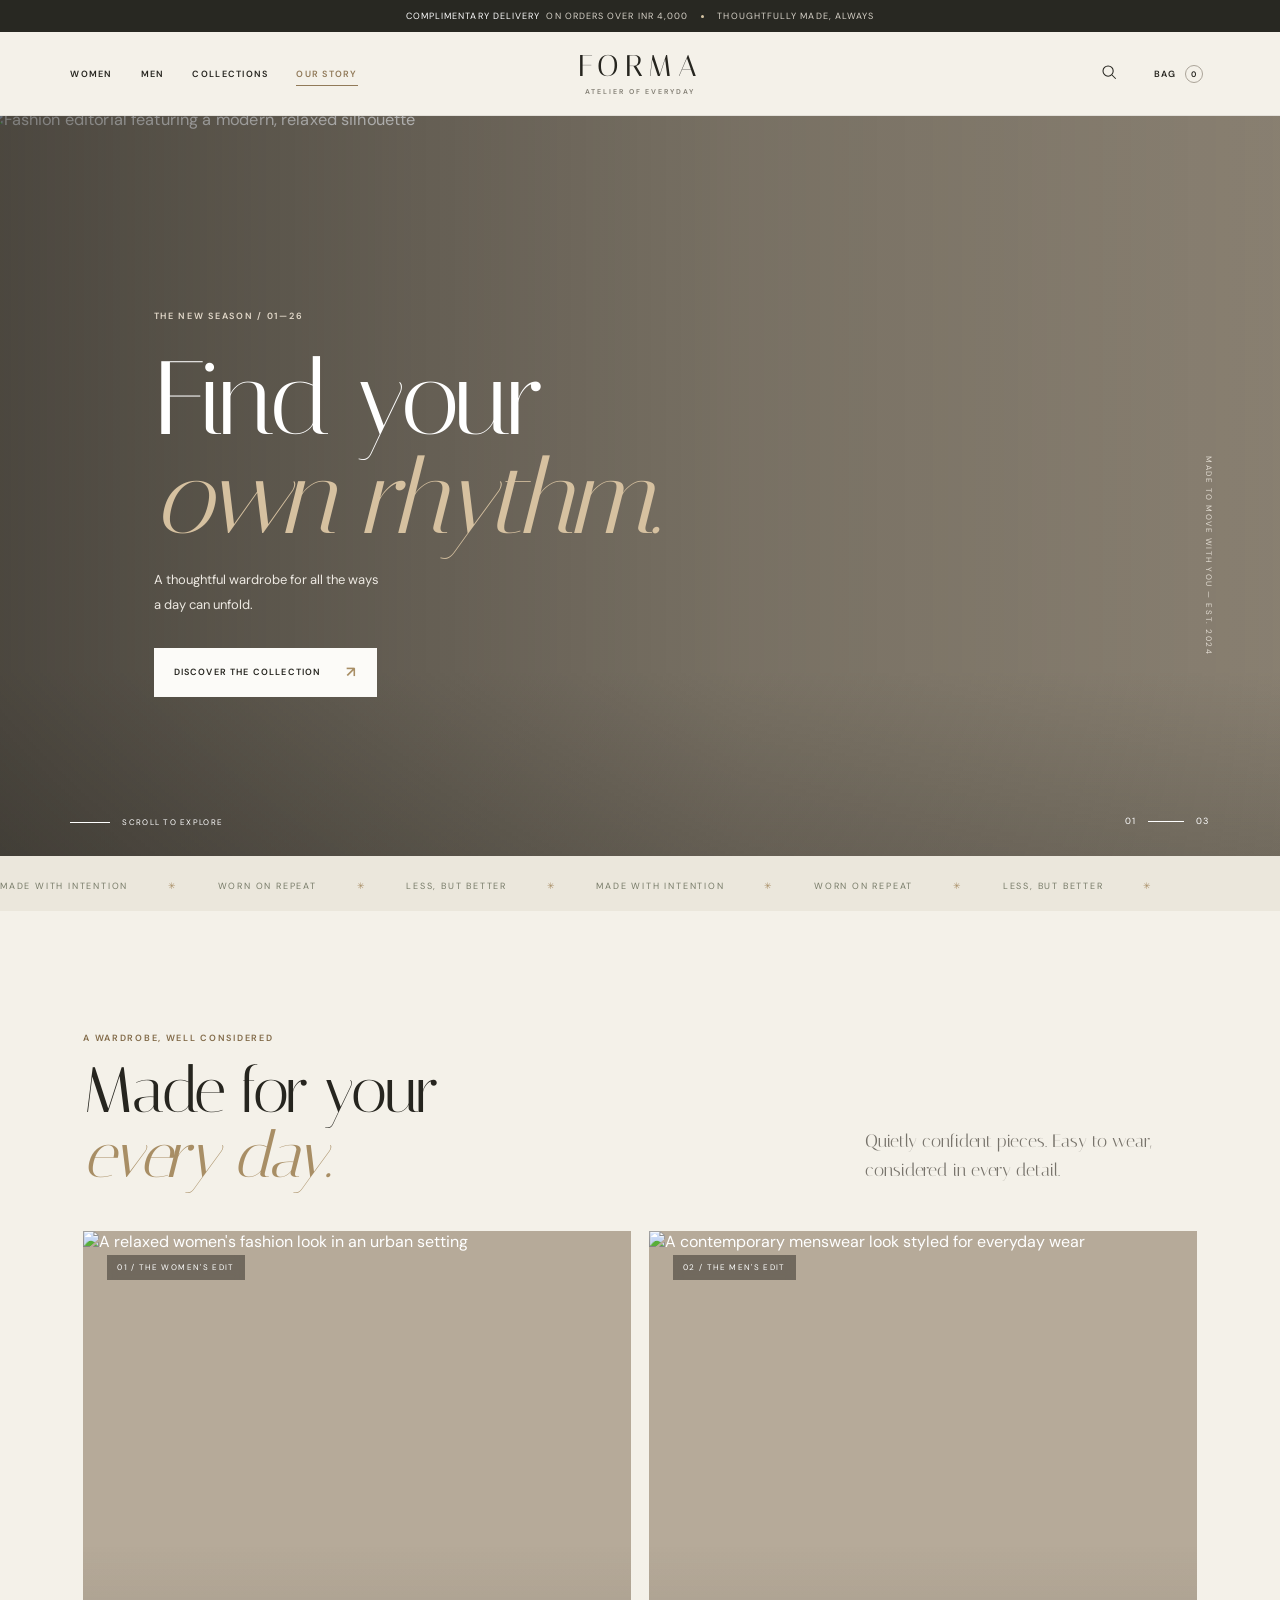
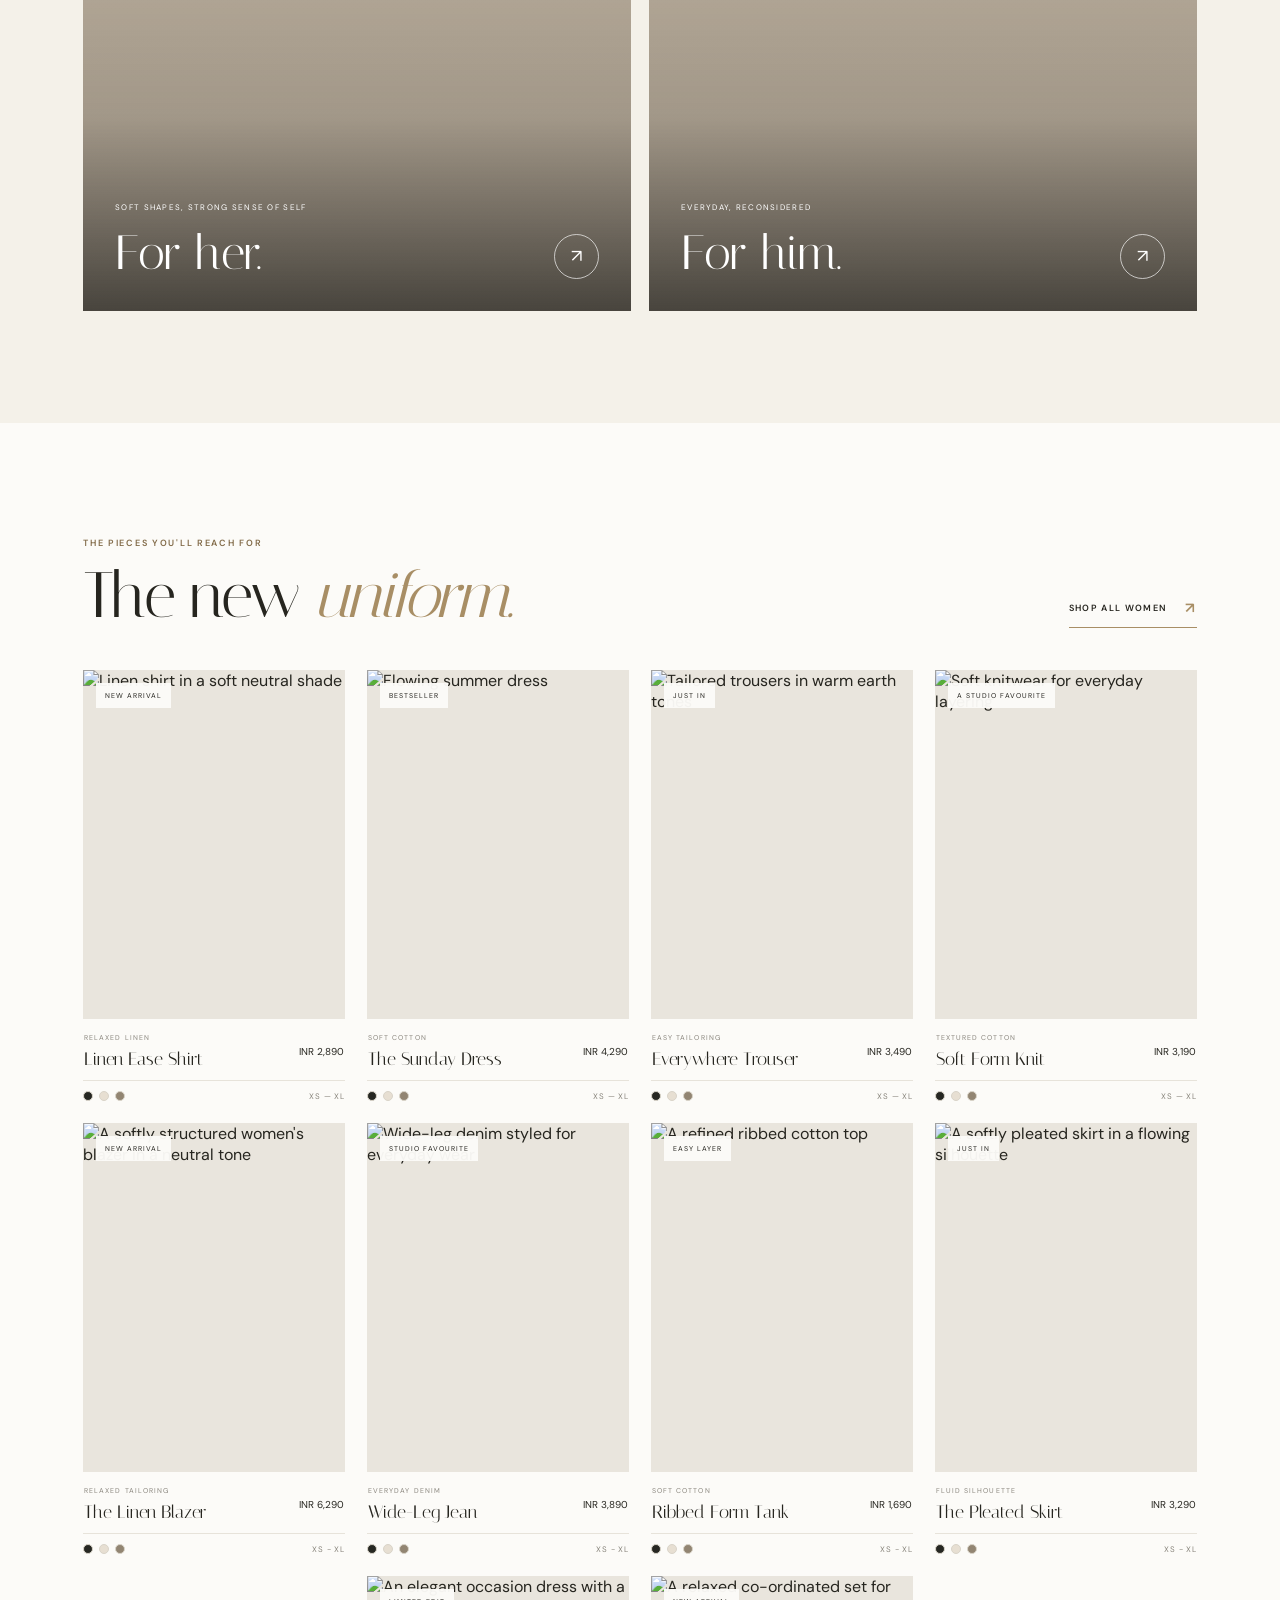
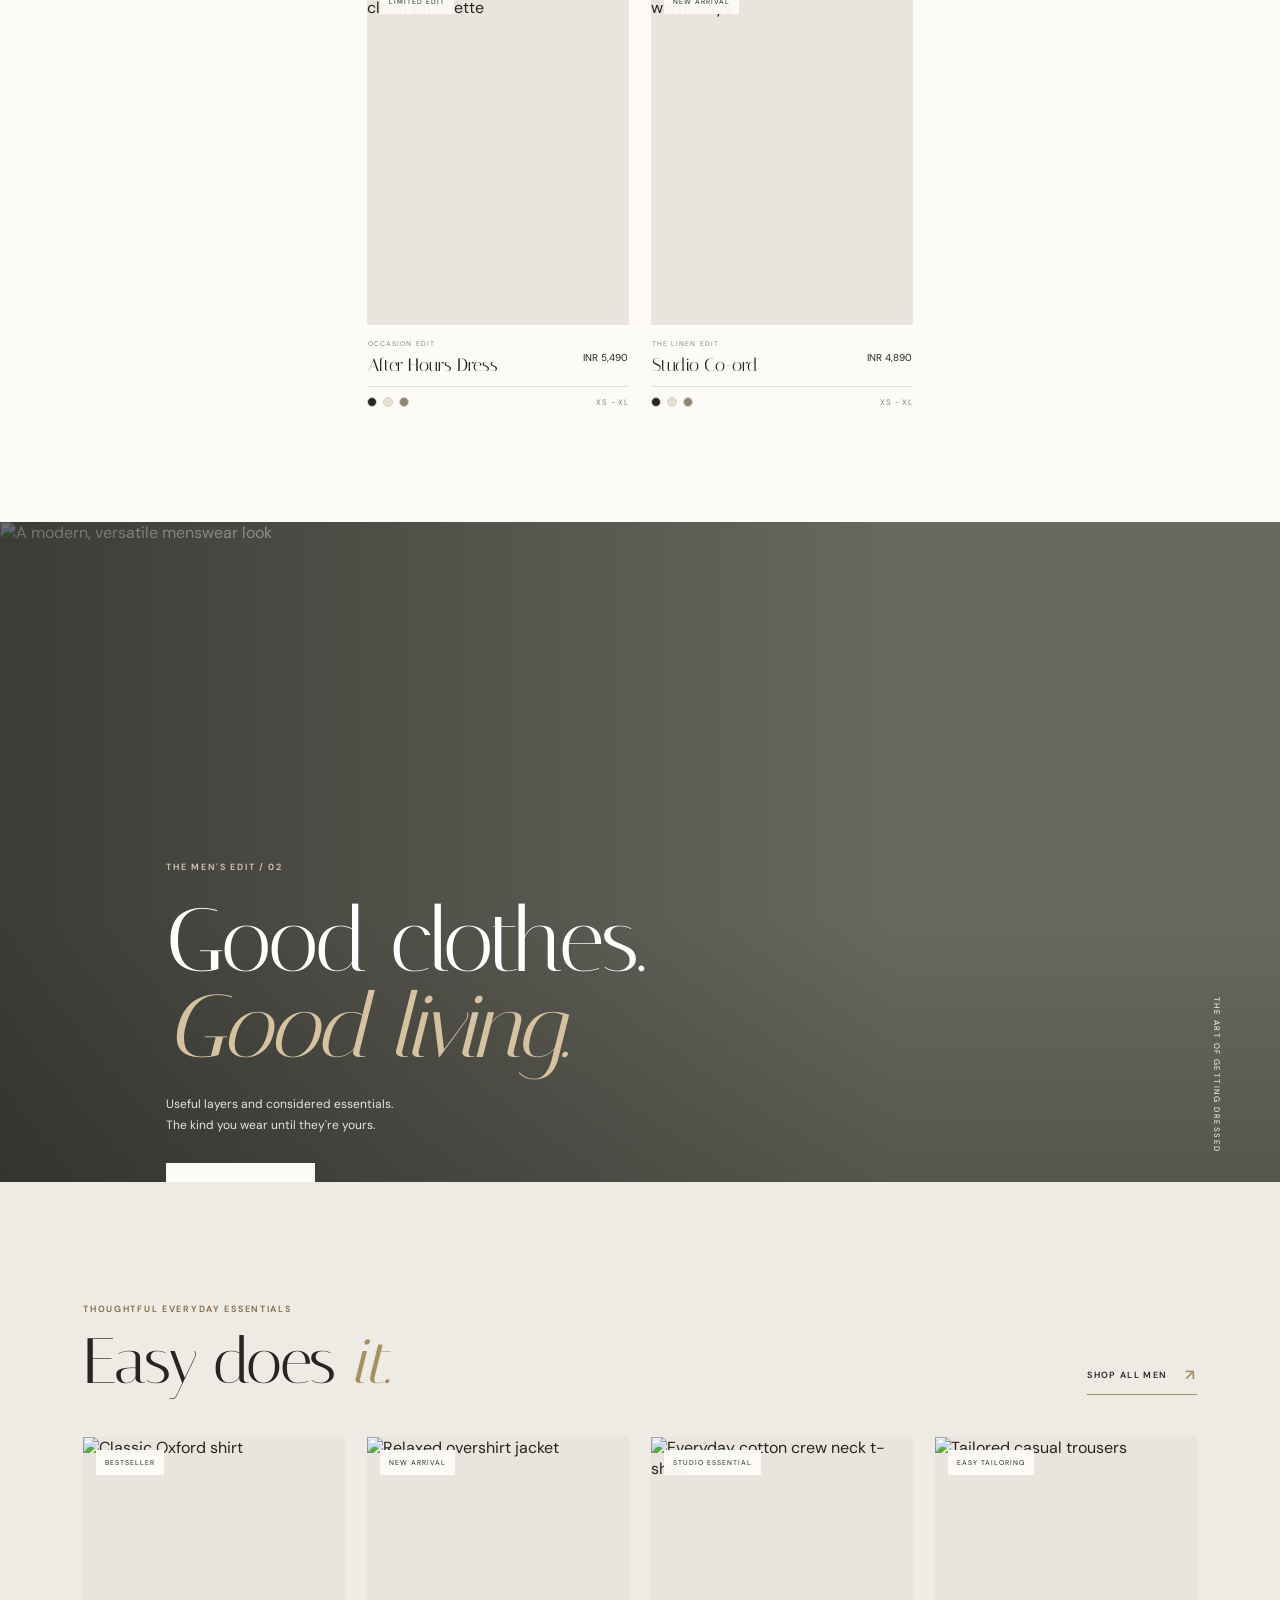
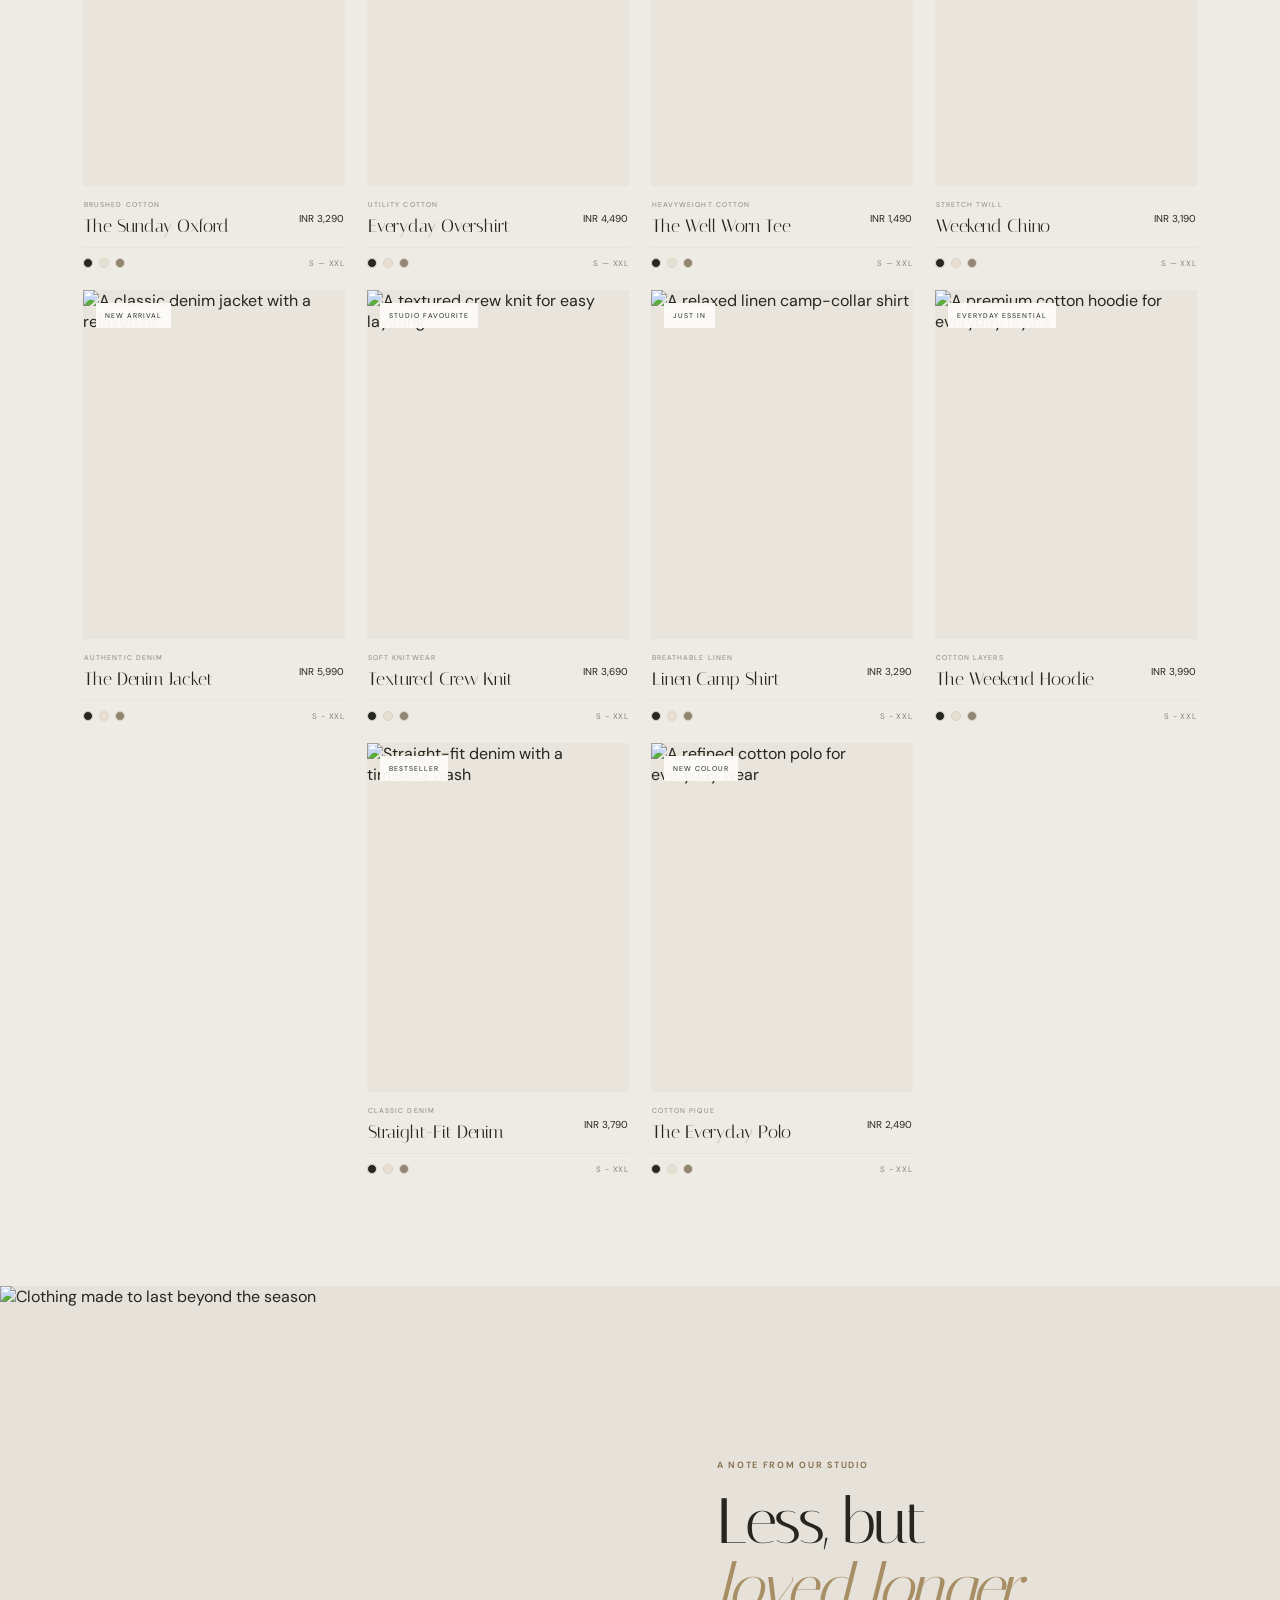
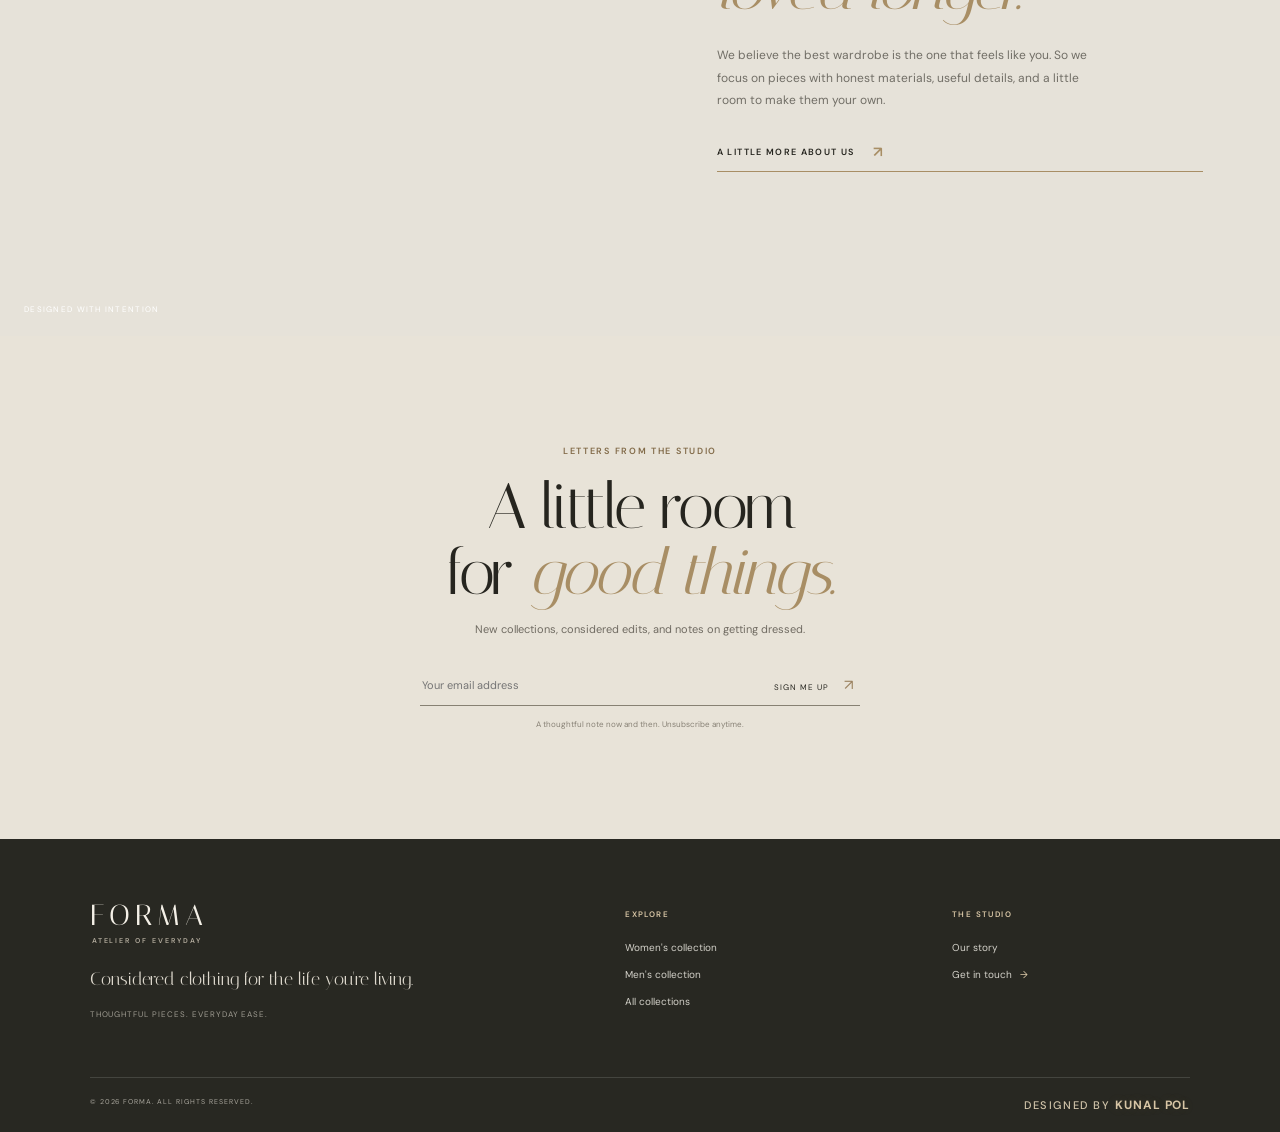
==== index.html @ 8712f710 "Refactor code structure for improved readability and maintainability" ====
<!doctype html>
<html lang="en">
<head>
  <meta charset="UTF-8" />
  <meta name="viewport" content="width=device-width, initial-scale=1.0" />
  <meta name="theme-color" content="#f5f2eb" />
  <meta name="description" content="Discover considered clothing for men and women. Modern essentials, thoughtful layers, and pieces made to be worn on repeat." />
  <title>FORMA — A considered wardrobe</title>
  <link rel="preconnect" href="https://fonts.googleapis.com" />
  <link rel="preconnect" href="https://fonts.gstatic.com" crossorigin />
  <link href="https://fonts.googleapis.com/css2?family=DM+Sans:wght@400;500;600;700&family=Italiana&display=swap" rel="stylesheet" />
  <link rel="preload" as="image" href="https://images.unsplash.com/photo-1529139574466-a303027c1d8b?auto=format&fit=crop&w=2400&q=90&crop=faces" />
  <link rel="stylesheet" href="style.css" />
  <script src="script.js" defer></script>
</head>
<body>
  <div class="announcement"><span>Complimentary delivery</span> on orders over INR 4,000 <i></i> Thoughtfully made, always</div>
  <header class="site-header" id="top">
    <button class="icon-button menu-toggle" aria-label="Open menu" aria-expanded="false" aria-controls="main-nav"><span></span><span></span></button>
    <nav class="main-nav" id="main-nav" aria-label="Main navigation">
      <a href="#women">WOMEN</a><a href="#men">MEN</a><a href="#collection">COLLECTIONS</a><a href="#story">OUR STORY</a>
    </nav>
    <a class="brand" href="#top" aria-label="Forma home">FORMA<span>ATELIER OF EVERYDAY</span></a>
    <div class="header-actions"><button class="icon-button search-toggle" aria-label="Search collection"><svg viewBox="0 0 24 24"><circle cx="10.8" cy="10.8" r="6.8"/><path d="m16 16 5 5"/></svg></button><button class="icon-button bag-toggle" aria-label="Open shopping bag">BAG <span class="bag-count">0</span></button></div>
  </header>
  <main>
    <section class="hero" aria-label="New season collection">
      <img class="hero-image" src="https://images.unsplash.com/photo-1529139574466-a303027c1d8b?auto=format&fit=crop&w=2400&q=90&crop=faces" alt="Fashion editorial featuring a modern, relaxed silhouette" fetchpriority="high" />
      <div class="hero-shade"></div>
      <div class="hero-content">
        <p class="eyebrow hero-eyebrow">THE NEW SEASON / 01—26</p>
        <h1>Find your<br/><em>own rhythm.</em></h1>
        <p class="hero-copy">A thoughtful wardrobe for all the ways<br class="desktop-only"/> a day can unfold.</p>
        <a class="button button-light" href="#collection">DISCOVER THE COLLECTION <span>↗</span></a>
      </div>
      <p class="hero-side-note">MADE TO MOVE WITH YOU — EST. 2024</p>
      <a class="hero-scroll" href="#collection"><span></span> SCROLL TO EXPLORE</a>
      <div class="hero-counter">01 <span></span> 03</div>
    </section>
    <div class="brand-ribbon" aria-label="Made with intention, worn on repeat"><div class="ribbon-track"><span>MADE WITH INTENTION <i>✳</i> WORN ON REPEAT <i>✳</i> LESS, BUT BETTER <i>✳</i> MADE WITH INTENTION <i>✳</i> WORN ON REPEAT <i>✳</i> LESS, BUT BETTER <i>✳</i></span></div></div>

    <section class="section category-section" id="collection">
      <div class="section-head reveal"><div><p class="eyebrow">A WARDROBE, WELL CONSIDERED</p><h2>Made for your<br/><em>every day.</em></h2></div><p class="section-note">Quietly confident pieces. Easy to wear,<br/> considered in every detail.</p></div>
      <div class="category-grid">
        <a class="category-card women-card reveal" href="#women"><img src="https://images.unsplash.com/photo-1483985988355-763728e1935b?auto=format&fit=crop&w=1600&q=88&crop=faces" alt="A relaxed women's fashion look in an urban setting" loading="lazy"/><span class="category-index">01 / THE WOMEN'S EDIT</span><div class="category-copy"><p>SOFT SHAPES, STRONG SENSE OF SELF</p><h3>For her.</h3><span class="round-arrow">↗</span></div></a>
        <a class="category-card men-card reveal" href="#men"><img src="https://images.unsplash.com/photo-1523398002811-999ca8dec234?auto=format&fit=crop&w=1600&q=88&crop=faces" alt="A contemporary menswear look styled for everyday wear" loading="lazy"/><span class="category-index">02 / THE MEN'S EDIT</span><div class="category-copy"><p>EVERYDAY, RECONSIDERED</p><h3>For him.</h3><span class="round-arrow">↗</span></div></a>
      </div>
    </section>

    <section class="section products-section" id="women">
      <div class="section-head reveal"><div><p class="eyebrow">THE PIECES YOU'LL REACH FOR</p><h2>The new <em>uniform.</em></h2></div><a href="#women" class="under-link">SHOP ALL WOMEN <span>↗</span></a></div>
      <div class="product-grid">
        <article class="product-card reveal" data-product="Linen Ease Shirt" data-price="2890"><div class="product-photo" role="group" aria-label="Linen Ease Shirt"><img src="https://images.unsplash.com/photo-1598554747436-c9293d6a588f?auto=format&fit=crop&w=900&q=85" alt="Linen shirt in a soft neutral shade" loading="lazy"/><span class="badge">NEW ARRIVAL</span><button class="quick-add" type="button">QUICK ADD <span>+</span></button></div><div class="product-meta"><div><p>RELAXED LINEN</p><h3>Linen Ease Shirt</h3></div><span>INR 2,890</span></div><div class="product-foot"><span class="swatches"><i></i><i></i><i></i></span><span>XS — XL</span></div></article>
        <article class="product-card reveal" data-product="The Sunday Dress" data-price="4290"><div class="product-photo" role="group" aria-label="The Sunday Dress"><img src="https://images.unsplash.com/photo-1539008835657-9e8e9680c956?auto=format&fit=crop&w=900&q=85" alt="Flowing summer dress" loading="lazy"/><span class="badge">BESTSELLER</span><button class="quick-add" type="button">QUICK ADD <span>+</span></button></div><div class="product-meta"><div><p>SOFT COTTON</p><h3>The Sunday Dress</h3></div><span>INR 4,290</span></div><div class="product-foot"><span class="swatches"><i></i><i></i><i></i></span><span>XS — XL</span></div></article>
        <article class="product-card reveal" data-product="Everywhere Trouser" data-price="3490"><div class="product-photo" role="group" aria-label="Everywhere Trouser"><img src="https://images.unsplash.com/photo-1594633312681-425c7b97ccd1?auto=format&fit=crop&w=900&q=85" alt="Tailored trousers in warm earth tones" loading="lazy"/><span class="badge">JUST IN</span><button class="quick-add" type="button">QUICK ADD <span>+</span></button></div><div class="product-meta"><div><p>EASY TAILORING</p><h3>Everywhere Trouser</h3></div><span>INR 3,490</span></div><div class="product-foot"><span class="swatches"><i></i><i></i><i></i></span><span>XS — XL</span></div></article>
        <article class="product-card reveal" data-product="Soft Form Knit" data-price="3190"><div class="product-photo" role="group" aria-label="Soft Form Knit"><img src="https://images.unsplash.com/photo-1576566588028-4147f3842f27?auto=format&fit=crop&w=900&q=85" alt="Soft knitwear for everyday layering" loading="lazy"/><span class="badge">A STUDIO FAVOURITE</span><button class="quick-add" type="button">QUICK ADD <span>+</span></button></div><div class="product-meta"><div><p>TEXTURED COTTON</p><h3>Soft Form Knit</h3></div><span>INR 3,190</span></div><div class="product-foot"><span class="swatches"><i></i><i></i><i></i></span><span>XS — XL</span></div></article>
      
        <article class="product-card reveal" data-product="The Linen Blazer" data-price="6290"><div class="product-photo" role="group" aria-label="The Linen Blazer"><img src="https://images.unsplash.com/photo-1548624149-f0a5f87a21fa?auto=format&fit=crop&w=900&q=85" alt="A softly structured women's blazer in a neutral tone" loading="lazy"/><span class="badge">NEW ARRIVAL</span><button class="quick-add" type="button">QUICK ADD <span>+</span></button></div><div class="product-meta"><div><p>RELAXED TAILORING</p><h3>The Linen Blazer</h3></div><span>INR 6,290</span></div><div class="product-foot"><span class="swatches"><i></i><i></i><i></i></span><span>XS - XL</span></div></article>
        <article class="product-card reveal" data-product="Wide-Leg Jean" data-price="3890"><div class="product-photo" role="group" aria-label="Wide-Leg Jean"><img src="https://images.unsplash.com/photo-1541099649105-f69ad21f3246?auto=format&fit=crop&w=900&q=85" alt="Wide-leg denim styled for everyday wear" loading="lazy"/><span class="badge">STUDIO FAVOURITE</span><button class="quick-add" type="button">QUICK ADD <span>+</span></button></div><div class="product-meta"><div><p>EVERYDAY DENIM</p><h3>Wide-Leg Jean</h3></div><span>INR 3,890</span></div><div class="product-foot"><span class="swatches"><i></i><i></i><i></i></span><span>XS - XL</span></div></article>
        <article class="product-card reveal" data-product="Ribbed Form Tank" data-price="1690"><div class="product-photo" role="group" aria-label="Ribbed Form Tank"><img src="https://images.unsplash.com/photo-1551163943-3f6a855d1153?auto=format&fit=crop&w=900&q=85" alt="A refined ribbed cotton top" loading="lazy"/><span class="badge">EASY LAYER</span><button class="quick-add" type="button">QUICK ADD <span>+</span></button></div><div class="product-meta"><div><p>SOFT COTTON</p><h3>Ribbed Form Tank</h3></div><span>INR 1,690</span></div><div class="product-foot"><span class="swatches"><i></i><i></i><i></i></span><span>XS - XL</span></div></article>
        <article class="product-card reveal" data-product="The Pleated Skirt" data-price="3290"><div class="product-photo" role="group" aria-label="The Pleated Skirt"><img src="https://images.unsplash.com/photo-1583496661160-fb5886a0aaaa?auto=format&fit=crop&w=900&q=85" alt="A softly pleated skirt in a flowing silhouette" loading="lazy"/><span class="badge">JUST IN</span><button class="quick-add" type="button">QUICK ADD <span>+</span></button></div><div class="product-meta"><div><p>FLUID SILHOUETTE</p><h3>The Pleated Skirt</h3></div><span>INR 3,290</span></div><div class="product-foot"><span class="swatches"><i></i><i></i><i></i></span><span>XS - XL</span></div></article>
        <article class="product-card reveal" data-product="After Hours Dress" data-price="5490"><div class="product-photo" role="group" aria-label="After Hours Dress"><img src="https://images.unsplash.com/photo-1566174053879-31528523f8ae?auto=format&fit=crop&w=900&q=85" alt="An elegant occasion dress with a clean silhouette" loading="lazy"/><span class="badge">LIMITED EDIT</span><button class="quick-add" type="button">QUICK ADD <span>+</span></button></div><div class="product-meta"><div><p>OCCASION EDIT</p><h3>After Hours Dress</h3></div><span>INR 5,490</span></div><div class="product-foot"><span class="swatches"><i></i><i></i><i></i></span><span>XS - XL</span></div></article>
        <article class="product-card reveal" data-product="Studio Co-ord" data-price="4890"><div class="product-photo" role="group" aria-label="Studio Co-ord"><img src="https://images.unsplash.com/photo-1503341504253-dff4815485f1?auto=format&fit=crop&w=900&q=85" alt="A relaxed co-ordinated set for warm days" loading="lazy"/><span class="badge">NEW ARRIVAL</span><button class="quick-add" type="button">QUICK ADD <span>+</span></button></div><div class="product-meta"><div><p>THE LINEN EDIT</p><h3>Studio Co-ord</h3></div><span>INR 4,890</span></div><div class="product-foot"><span class="swatches"><i></i><i></i><i></i></span><span>XS - XL</span></div></article>
      </div>
    </section>

    <section class="campaign" id="men"><img src="https://images.unsplash.com/photo-1591047139829-d91aecb6caea?auto=format&fit=crop&w=2000&q=85" alt="A modern, versatile menswear look" loading="lazy"/><div class="campaign-shade"></div><div class="campaign-content reveal"><p class="eyebrow">THE MEN'S EDIT / 02</p><h2>Good clothes.<br/><em>Good living.</em></h2><p>Useful layers and considered essentials.<br/>The kind you wear until they're yours.</p><a class="button button-light" href="#men-products">EXPLORE MEN <span>↗</span></a></div><span class="campaign-label">THE ART OF GETTING DRESSED</span></section>

    <section class="section men-products" id="men-products"><div class="section-head reveal"><div><p class="eyebrow">THOUGHTFUL EVERYDAY ESSENTIALS</p><h2>Easy does <em>it.</em></h2></div><a href="#men-products" class="under-link">SHOP ALL MEN <span>↗</span></a></div><div class="product-grid">
      <article class="product-card reveal" data-product="The Sunday Oxford" data-price="3290"><div class="product-photo" role="group" aria-label="The Sunday Oxford"><img src="https://images.unsplash.com/photo-1596755094514-f87e34085b2c?auto=format&fit=crop&w=900&q=85" alt="Classic Oxford shirt" loading="lazy"/><span class="badge">BESTSELLER</span><button class="quick-add" type="button">QUICK ADD <span>+</span></button></div><div class="product-meta"><div><p>BRUSHED COTTON</p><h3>The Sunday Oxford</h3></div><span>INR 3,290</span></div><div class="product-foot"><span class="swatches"><i></i><i></i><i></i></span><span>S — XXL</span></div></article>
      <article class="product-card reveal" data-product="Everyday Overshirt" data-price="4490"><div class="product-photo" role="group" aria-label="Everyday Overshirt"><img src="https://images.unsplash.com/photo-1551028719-00167b16eac5?auto=format&fit=crop&w=900&q=85" alt="Relaxed overshirt jacket" loading="lazy"/><span class="badge">NEW ARRIVAL</span><button class="quick-add" type="button">QUICK ADD <span>+</span></button></div><div class="product-meta"><div><p>UTILITY COTTON</p><h3>Everyday Overshirt</h3></div><span>INR 4,490</span></div><div class="product-foot"><span class="swatches"><i></i><i></i><i></i></span><span>S — XXL</span></div></article>
      <article class="product-card reveal" data-product="The Well Worn Tee" data-price="1490"><div class="product-photo" role="group" aria-label="The Well Worn Tee"><img src="https://images.unsplash.com/photo-1521572163474-6864f9cf17ab?auto=format&fit=crop&w=900&q=85" alt="Everyday cotton crew neck t-shirt" loading="lazy"/><span class="badge">STUDIO ESSENTIAL</span><button class="quick-add" type="button">QUICK ADD <span>+</span></button></div><div class="product-meta"><div><p>HEAVYWEIGHT COTTON</p><h3>The Well Worn Tee</h3></div><span>INR 1,490</span></div><div class="product-foot"><span class="swatches"><i></i><i></i><i></i></span><span>S — XXL</span></div></article>
      <article class="product-card reveal" data-product="Weekend Chino" data-price="3190"><div class="product-photo" role="group" aria-label="Weekend Chino"><img src="https://images.unsplash.com/photo-1624378439575-d8705ad7ae80?auto=format&fit=crop&w=900&q=85" alt="Tailored casual trousers" loading="lazy"/><span class="badge">EASY TAILORING</span><button class="quick-add" type="button">QUICK ADD <span>+</span></button></div><div class="product-meta"><div><p>STRETCH TWILL</p><h3>Weekend Chino</h3></div><span>INR 3,190</span></div><div class="product-foot"><span class="swatches"><i></i><i></i><i></i></span><span>S — XXL</span></div></article>
    
        <article class="product-card reveal" data-product="The Denim Jacket" data-price="5990"><div class="product-photo" role="group" aria-label="The Denim Jacket"><img src="https://images.unsplash.com/photo-1516257984-b1b4d707412e?auto=format&fit=crop&w=900&q=85" alt="A classic denim jacket with a relaxed fit" loading="lazy"/><span class="badge">NEW ARRIVAL</span><button class="quick-add" type="button">QUICK ADD <span>+</span></button></div><div class="product-meta"><div><p>AUTHENTIC DENIM</p><h3>The Denim Jacket</h3></div><span>INR 5,990</span></div><div class="product-foot"><span class="swatches"><i></i><i></i><i></i></span><span>S - XXL</span></div></article>
        <article class="product-card reveal" data-product="Textured Crew Knit" data-price="3690"><div class="product-photo" role="group" aria-label="Textured Crew Knit"><img src="https://images.unsplash.com/photo-1578681994506-b8f463449011?auto=format&fit=crop&w=900&q=85" alt="A textured crew knit for easy layering" loading="lazy"/><span class="badge">STUDIO FAVOURITE</span><button class="quick-add" type="button">QUICK ADD <span>+</span></button></div><div class="product-meta"><div><p>SOFT KNITWEAR</p><h3>Textured Crew Knit</h3></div><span>INR 3,690</span></div><div class="product-foot"><span class="swatches"><i></i><i></i><i></i></span><span>S - XXL</span></div></article>
        <article class="product-card reveal" data-product="Linen Camp Shirt" data-price="3290"><div class="product-photo" role="group" aria-label="Linen Camp Shirt"><img src="https://images.unsplash.com/photo-1598033129183-c4f50c736f10?auto=format&fit=crop&w=900&q=85" alt="A relaxed linen camp-collar shirt" loading="lazy"/><span class="badge">JUST IN</span><button class="quick-add" type="button">QUICK ADD <span>+</span></button></div><div class="product-meta"><div><p>BREATHABLE LINEN</p><h3>Linen Camp Shirt</h3></div><span>INR 3,290</span></div><div class="product-foot"><span class="swatches"><i></i><i></i><i></i></span><span>S - XXL</span></div></article>
        <article class="product-card reveal" data-product="The Weekend Hoodie" data-price="3990"><div class="product-photo" role="group" aria-label="The Weekend Hoodie"><img src="https://images.unsplash.com/photo-1556821840-3a63f95609a7?auto=format&fit=crop&w=900&q=85" alt="A premium cotton hoodie for everyday layers" loading="lazy"/><span class="badge">EVERYDAY ESSENTIAL</span><button class="quick-add" type="button">QUICK ADD <span>+</span></button></div><div class="product-meta"><div><p>COTTON LAYERS</p><h3>The Weekend Hoodie</h3></div><span>INR 3,990</span></div><div class="product-foot"><span class="swatches"><i></i><i></i><i></i></span><span>S - XXL</span></div></article>
        <article class="product-card reveal" data-product="Straight-Fit Denim" data-price="3790"><div class="product-photo" role="group" aria-label="Straight-Fit Denim"><img src="https://images.unsplash.com/photo-1542272604-787c3835535d?auto=format&fit=crop&w=900&q=85" alt="Straight-fit denim with a timeless wash" loading="lazy"/><span class="badge">BESTSELLER</span><button class="quick-add" type="button">QUICK ADD <span>+</span></button></div><div class="product-meta"><div><p>CLASSIC DENIM</p><h3>Straight-Fit Denim</h3></div><span>INR 3,790</span></div><div class="product-foot"><span class="swatches"><i></i><i></i><i></i></span><span>S - XXL</span></div></article>
        <article class="product-card reveal" data-product="The Everyday Polo" data-price="2490"><div class="product-photo" role="group" aria-label="The Everyday Polo"><img src="https://images.unsplash.com/photo-1586790170083-2f9ceadc732d?auto=format&fit=crop&w=900&q=85" alt="A refined cotton polo for everyday wear" loading="lazy"/><span class="badge">NEW COLOUR</span><button class="quick-add" type="button">QUICK ADD <span>+</span></button></div><div class="product-meta"><div><p>COTTON PIQUE</p><h3>The Everyday Polo</h3></div><span>INR 2,490</span></div><div class="product-foot"><span class="swatches"><i></i><i></i><i></i></span><span>S - XXL</span></div></article>
      </div></section>

    <section class="story" id="story"><div class="story-image reveal"><img src="https://images.unsplash.com/photo-1525507119028-ed4c629a60a3?auto=format&fit=crop&w=1200&q=85" alt="Clothing made to last beyond the season" loading="lazy"/><span>DESIGNED WITH INTENTION</span></div><div class="story-copy reveal"><p class="eyebrow">A NOTE FROM OUR STUDIO</p><h2>Less, but<br/><em>loved longer.</em></h2><p>We believe the best wardrobe is the one that feels like you. So we focus on pieces with honest materials, useful details, and a little room to make them your own.</p><a href="#collection" class="under-link">A LITTLE MORE ABOUT US <span>↗</span></a></div></section>

    <section class="newsletter"><div class="reveal"><p class="eyebrow">LETTERS FROM THE STUDIO</p><h2>A little room<br/>for <em>good things.</em></h2><p>New collections, considered edits, and notes on getting dressed.</p><form class="newsletter-form"><label class="sr-only" for="email">Email address</label><input id="email" type="email" placeholder="Your email address" required/><button type="submit" aria-label="Subscribe to newsletter">SIGN ME UP <span>↗</span></button></form><small class="form-message">A thoughtful note now and then. Unsubscribe anytime.</small></div></section>
  </main>
  <footer class="site-footer">
    <div class="footer-main">
      <div class="footer-identity"><a class="brand footer-brand" href="#top">FORMA<span>ATELIER OF EVERYDAY</span></a><p class="footer-tagline">Considered clothing for the life you're living.</p><span class="footer-note">Thoughtful pieces. Everyday ease.</span></div>
      <nav class="footer-column" aria-label="Shop collections"><h2>EXPLORE</h2><a href="#women">Women's collection</a><a href="#men">Men's collection</a><a href="#collection">All collections</a></nav>
      <div class="footer-column"><h2>THE STUDIO</h2><a href="#story">Our story</a><a href="mailto:hello@forma.example">Get in touch <span aria-hidden="true">&rarr;</span></a></div>
    </div>
    <div class="footer-bottom"><span>&copy; 2026 FORMA. ALL RIGHTS RESERVED.</span><span>DESIGNED BY <b>KUNAL POL</b></span></div>
  </footer>

  <div class="overlay" hidden></div>
  <aside class="search-panel" aria-label="Search products" aria-hidden="true" inert><button class="panel-close" aria-label="Close search">×</button><p class="eyebrow">FIND YOUR NEXT FAVOURITE</p><label><span class="sr-only">Search products</span><input class="search-input" type="search" placeholder="Try linen, shirt, dress..."/><span>↗</span></label><div class="search-results" aria-live="polite"></div></aside>
  <aside class="bag-panel" aria-label="Shopping bag" aria-hidden="true" inert><button class="panel-close" aria-label="Close bag">×</button><p class="eyebrow">YOUR SELECTION</p><h2>Your bag <span class="bag-count">0</span></h2><div class="bag-items"></div><div class="bag-total"><span>SUBTOTAL</span><strong>INR 0</strong></div><p class="bag-note">Shipping and taxes calculated at checkout.</p><button class="checkout-button" type="button">CONTINUE TO CHECKOUT <span>↗</span></button><p class="checkout-note">Checkout is a preview in this storefront.</p></aside>
  <div class="toast" role="status" aria-live="polite"></div>
</body>
</html>
---- style.css ----
:root {
  --paper: #f4f1e9;
  --white: #fcfbf8;
  --ink: #26251f;
  --muted: #746f66;
  --line: #e2ddd3;
  --olive: #777b68;
  --accent: #a88e65;
  --accent-strong: #826b49;
  --accent-soft: #d7c5a5;
  --night: #282822;
  --serif: 'Italiana',Georgia,serif;
  --sans: 'DM Sans',Arial,sans-serif;
}

* {
  box-sizing: border-box;
}

html {
  scroll-behavior: smooth;
  scroll-padding-top: 90px;
}

body {
  margin: 0;
  background: var(--paper);
  color: var(--ink);
  font-family: var(--sans);
  -webkit-font-smoothing: antialiased;
}

body.locked {
  overflow: hidden;
}

a {
  color: inherit;
  text-decoration: none;
}

button,input {
  font: inherit;
}

button {
  color: inherit;
}

img {
  display: block;
  width: 100%;
  object-fit: cover;
}

::selection {
  background: #d4c6ae;
  color: #211f1b;
}

.announcement {
  height: 32px;
  background: #282822;
  color: #d8d3c9;
  display: flex;
  align-items: center;
  justify-content: center;
  gap: 6px;
  font-size: 9px;
  letter-spacing: .12em;
  text-transform: uppercase;
}

.announcement span {
  color: #fff;
}

.announcement i {
  height: 3px;
  width: 3px;
  border-radius: 50%;
  background: #bb9e75;
  margin: 0 7px;
}

.site-header {
  height: 84px;
  padding: 0 5.5%;
  display: grid;
  grid-template-columns: 1fr auto 1fr;
  align-items: center;
  position: sticky;
  top: 0;
  z-index: 30;
  background: rgba(245,242,235,.94);
  backdrop-filter: blur(14px);
  border-bottom: 1px solid rgba(36,35,31,.08);
  transition: height .3s,box-shadow .3s;
}

.site-header.is-scrolled {
  height: 70px;
  box-shadow: 0 8px 28px #2828220b;
}

.main-nav {
  display: flex;
  align-items: center;
  gap: 28px;
}

.main-nav a,.header-actions {
  font-size: 9px;
  letter-spacing: .14em;
  font-weight: 600;
}

.main-nav a {
  position: relative;
  padding: 9px 0;
}

.main-nav a:after {
  content: '';
  height: 1px;
  background: currentColor;
  position: absolute;
  bottom: 3px;
  left: 0;
  width: 100%;
  transform: scaleX(0);
  transform-origin: right;
  transition: transform .35s;
}

.main-nav a:hover:after {
  transform: scaleX(1);
  transform-origin: left;
}

.brand {
  font: 30px/1 var(--serif);
  letter-spacing: .18em;
  text-align: center;
  display: flex;
  flex-direction: column;
  gap: 6px;
}

.brand span {
  font: 600 7px var(--sans);
  letter-spacing: .28em;
  color: #827e73;
}

.header-actions {
  display: flex;
  align-items: center;
  justify-content: flex-end;
  gap: 22px;
}

.icon-button {
  background: none;
  border: 0;
  padding: 7px;
  cursor: pointer;
}

.icon-button svg {
  width: 18px;
  height: 18px;
  fill: none;
  stroke: currentColor;
  stroke-width: 1.4;
}

.bag-toggle {
  letter-spacing: .13em;
  font-size: 9px;
}

.bag-count {
  display: inline-grid;
  place-items: center;
  width: 18px;
  height: 18px;
  border: 1px solid #aaa397;
  border-radius: 50%;
  font-size: 8px;
  margin-left: 5px;
}

.menu-toggle {
  display: none;
}

.hero {
  height: min(740px,70vw);
  min-height: 580px;
  position: relative;
  background: #8b8273;
  color: #fff;
  overflow: hidden;
}

.hero-image {
  position: absolute;
  inset: 0;
  height: 100%;
  object-position: 58% 39%;
  animation: heroReveal 1.5s cubic-bezier(.2,.7,.2,1) both;
  transform: scale(1.02);
}

.hero-shade {
  position: absolute;
  inset: 0;
  background: linear-gradient(90deg,rgba(28,27,24,.57),rgba(28,27,24,.17) 58%,rgba(28,27,24,.02)),linear-gradient(0deg,rgba(23,23,20,.2),transparent 25%);
}

.hero-content {
  position: absolute;
  left: 12%;
  top: 48%;
  transform: translateY(-43%);
  animation: contentIn .9s .2s both;
}

.eyebrow {
  font-size: 9px;
  letter-spacing: .19em;
  font-weight: 600;
}

.hero-eyebrow {
  color: #e3d9ca;
  animation: riseIn .8s .28s both;
}

.hero h1,.section-head h2,.campaign h2,.story h2,.newsletter h2 {
  font: 400 clamp(60px,8.1vw,112px)/.95 var(--serif);
  letter-spacing: -.035em;
  margin: 28px 0 21px;
}

.hero h1 em,.section h2 em,.campaign h2 em,.story h2 em,.newsletter h2 em {
  color: #d6c1a0;
  font-weight: 400;
}

.hero-copy {
  font-size: 13px;
  line-height: 1.9;
  color: #ede9e2;
  margin: 0 0 30px;
}

.button {
  min-height: 49px;
  padding: 0 20px;
  display: inline-flex;
  justify-content: center;
  align-items: center;
  gap: 24px;
  font-size: 9px;
  font-weight: 600;
  letter-spacing: .13em;
  transition: background .3s,color .3s,transform .3s;
}

.button span,.under-link span {
  font-size: 15px;
  color: #a98f68;
}

.button-light {
  background: var(--white);
  color: var(--ink);
}

.button-light:hover {
  background: #d8c8ae;
  transform: translateY(-3px);
}

.hero-side-note {
  position: absolute;
  right: 4.5%;
  top: 46%;
  writing-mode: vertical-rl;
  font-size: 8px;
  letter-spacing: .19em;
  color: #e3ddd3;
}

.hero-scroll {
  position: absolute;
  left: 5.5%;
  bottom: 29px;
  display: flex;
  align-items: center;
  gap: 12px;
  font-size: 8px;
  letter-spacing: .16em;
}

.hero-scroll span {
  width: 40px;
  height: 1px;
  background: #fff;
  position: relative;
  overflow: hidden;
}

.hero-scroll span:after {
  content: '';
  position: absolute;
  inset: 0;
  background: #cbb493;
  transform: translateX(-100%);
  animation: linePass 2s infinite;
}

.hero-counter {
  position: absolute;
  right: 5.5%;
  bottom: 29px;
  font-size: 9px;
  letter-spacing: .14em;
  display: flex;
  align-items: center;
  gap: 12px;
}

.hero-counter span {
  width: 36px;
  height: 1px;
  background: #fff;
}

.brand-ribbon {
  overflow: hidden;
  background: #ebe6dc;
  color: #726c5f;
  height: 55px;
  display: flex;
  align-items: center;
}

.ribbon-track {
  white-space: nowrap;
  animation: marquee 34s linear infinite;
}

.ribbon-track span {
  font-size: 9px;
  letter-spacing: .2em;
}

.ribbon-track i {
  font-style: normal;
  color: #a58e6a;
  padding: 0 36px;
}

.section {
  padding: 112px 6.5%;
}

.section-head {
  display: flex;
  align-items: end;
  justify-content: space-between;
  margin-bottom: 42px;
}

.section-head .eyebrow,.story-copy .eyebrow,.newsletter .eyebrow {
  color: #8d7959;
}

.section-head h2,.story h2,.newsletter h2 {
  font-size: clamp(43px,5vw,68px);
  line-height: 1.02;
  margin: 14px 0 0;
}

.section-head h2 em,.story h2 em,.newsletter h2 em {
  color: #a18a66;
}

.section-note {
  font: 18px/1.6 var(--serif);
  color: #77736b;
  margin: 0 4% 4px 0;
}

.category-grid {
  display: grid;
  grid-template-columns: 1fr 1fr;
  gap: 18px;
}

.category-card {
  height: clamp(440px,54vw,680px);
  position: relative;
  overflow: hidden;
  background: #b6aa99;
  color: #fff;
}

.category-card:after {
  content: '';
  position: absolute;
  inset: 25% 0 0;
  background: linear-gradient(0deg,rgba(20,20,18,.58),transparent);
}

.category-card img {
  height: 100%;
  object-position: center 22%;
  transition: transform 1.1s cubic-bezier(.2,.7,.2,1),filter .5s;
}

.category-card:after {
  background: linear-gradient(0deg,rgba(20,20,18,.68),rgba(20,20,18,.12) 38%,transparent 72%);
}

.category-card:hover img {
  transform: scale(1.045);
  filter: saturate(.9);
}

.category-card:hover .category-copy h3 {
  transform: translateY(-3px);
  transition: transform .35s;
}

.category-copy h3 {
  transition: transform .35s;
}

.category-index {
  position: absolute;
  z-index: 2;
  top: 24px;
  left: 24px;
  font-size: 8px;
  letter-spacing: .17em;
}

.category-copy {
  position: absolute;
  z-index: 2;
  left: 32px;
  bottom: 30px;
  right: 32px;
}

.category-copy p {
  font-size: 8px;
  letter-spacing: .16em;
}

.category-copy h3 {
  font: 48px var(--serif);
  margin: 12px 0 0;
}

.round-arrow {
  position: absolute;
  right: 0;
  bottom: 2px;
  border: 1px solid #ffffffa8;
  border-radius: 50%;
  width: 45px;
  height: 45px;
  display: grid;
  place-items: center;
  font-size: 18px;
  transition: background .3s,color .3s,transform .3s;
}

.category-card:hover .round-arrow {
  background: #fff;
  color: #24231f;
  transform: rotate(45deg);
}

.products-section {
  background: var(--white);
  padding-top: 105px;
  padding-bottom: 115px;
}

.under-link {
  font-size: 9px;
  font-weight: 600;
  letter-spacing: .15em;
  border-bottom: 1px solid #b6a27f;
  padding: 0 0 9px;
  display: flex;
  align-items: center;
  gap: 18px;
  white-space: nowrap;
}

.under-link:hover {
  color: #8c7454;
}

.product-grid {
  display: grid;
  grid-template-columns: repeat(4,minmax(0,1fr));
  gap: 22px;
}

.product-card {
  min-width: 0;
}

.product-photo {
  display: block;
  position: relative;
  overflow: hidden;
  background: #e9e5dd;
  aspect-ratio: 3/4;
}

.product-photo>img {
  height: 100%;
  transition: transform .8s cubic-bezier(.2,.7,.2,1);
}

.product-card:hover .product-photo>img {
  transform: scale(1.04);
}

.badge {
  position: absolute;
  top: 13px;
  left: 13px;
  background: rgba(251,250,247,.93);
  padding: 8px 9px;
  font-size: 7px;
  letter-spacing: .14em;
}

.quick-add {
  position: absolute;
  bottom: 0;
  left: 0;
  right: 0;
  border: 0;
  background: rgba(251,250,247,.96);
  height: 46px;
  padding: 0 14px;
  display: flex;
  align-items: center;
  justify-content: space-between;
  font-size: 8px;
  letter-spacing: .14em;
  transform: translateY(102%);
  transition: transform .32s;
}

.product-card:hover .quick-add,.quick-add:focus-visible {
  transform: translateY(0);
}

.quick-add span {
  font-size: 18px;
  color: #9b8260;
}

.product-meta {
  padding: 14px 1px 10px;
  display: flex;
  justify-content: space-between;
  align-items: flex-start;
  gap: 8px;
}

.product-meta p {
  color: #8a867e;
  font-size: 7px;
  letter-spacing: .15em;
  margin: 0 0 6px;
}

.product-meta h3 {
  font: 18px var(--serif);
  font-weight: 400;
  margin: 0;
}

.product-meta>span {
  font-size: 10px;
  white-space: nowrap;
  margin-top: 12px;
}

.product-foot {
  border-top: 1px solid #e7e3da;
  padding-top: 10px;
  display: flex;
  justify-content: space-between;
  align-items: center;
  color: #87837a;
  font-size: 8px;
  letter-spacing: .1em;
}

.swatches {
  display: flex;
  gap: 6px;
}

.swatches i {
  width: 10px;
  height: 10px;
  border: 1px solid #d9d4c9;
  border-radius: 50%;
  background: #262722;
}

.swatches i:nth-child(2) {
  background: #e7dfd2;
}

.swatches i:nth-child(3) {
  background: #928572;
}

.campaign {
  height: 660px;
  position: relative;
  overflow: hidden;
  color: #fff;
  background: #77776c;
}

.campaign>img {
  position: absolute;
  inset: 0;
  height: 100%;
  object-position: center 48%;
  transition: transform 1.2s;
}

.campaign:hover>img {
  transform: scale(1.025);
}

.campaign-shade {
  position: absolute;
  inset: 0;
  background: linear-gradient(90deg,rgba(25,26,23,.63),rgba(25,26,23,.16) 70%),linear-gradient(0deg,rgba(20,20,18,.22),transparent 40%);
}

.campaign-content {
  position: absolute;
  top: 50%;
  left: 13%;
  transform: translateY(-50%);
}

.campaign-content .eyebrow {
  color: #d7c8b0;
}

.campaign h2 {
  font-size: clamp(58px,7vw,92px);
  margin: 25px 0;
}

.campaign-content>p:not(.eyebrow) {
  font-size: 12px;
  line-height: 1.8;
  color: #e8e5df;
  margin: 0 0 26px;
}

.campaign-label {
  position: absolute;
  right: 4.5%;
  bottom: 30px;
  writing-mode: vertical-rl;
  font-size: 8px;
  letter-spacing: .18em;
}

.men-products {
  background: #eeebe4;
}

.story {
  display: grid;
  grid-template-columns: 1fr 1fr;
  min-height: 650px;
  background: #e6e2d9;
}

.story-image {
  position: relative;
  min-height: 580px;
  overflow: hidden;
}

.story-image img {
  position: absolute;
  inset: 0;
  height: 100%;
  transition: transform 1.1s;
}

.story-image:hover img {
  transform: scale(1.035);
}

.story-image span {
  position: absolute;
  bottom: 22px;
  left: 24px;
  color: #fff;
  font-size: 8px;
  letter-spacing: .16em;
}

.story-copy {
  align-self: center;
  padding: 12%;
  max-width: 650px;
}

.story h2 {
  margin: 18px 0 24px;
}

.story-copy>p:not(.eyebrow) {
  font-size: 12px;
  line-height: 1.9;
  color: #716e66;
  max-width: 380px;
  margin-bottom: 30px;
}

.newsletter {
  text-align: center;
  padding: 100px 20px 110px;
  background: #ded8cc;
}

.newsletter .eyebrow {
  color: #82735b;
}

.newsletter h2 {
  margin: 17px 0;
}

.newsletter>div>p:not(.eyebrow) {
  font-size: 11px;
  color: #706b62;
}

.newsletter-form {
  display: flex;
  width: min(440px,100%);
  margin: 29px auto 0;
  border-bottom: 1px solid #878173;
}

.newsletter-form input {
  border: 0;
  background: transparent;
  outline: 0;
  flex: 1;
  min-width: 0;
  padding: 13px 2px;
  font-size: 11px;
}

.newsletter-form button {
  border: 0;
  background: transparent;
  font-size: 8px;
  letter-spacing: .12em;
  cursor: pointer;
}

.newsletter-form button span {
  font-size: 15px;
  color: #9b8260;
  margin-left: 12px;
}

.form-message {
  display: block;
  color: #878175;
  font-size: 8px;
  margin-top: 13px;
}

.site-footer {
  background: #262722;
  color: #f4f0e7;
  text-align: center;
  padding: 54px 6% 0;
}

.footer-brand {
  width: max-content;
  margin: auto;
  color: #f4f0e7;
}

.footer-brand span {
  color: #b1aa9c;
}

.site-footer>p {
  color: #aaa79e;
  font: 17px var(--serif);
  margin: 19px 0 27px;
}

.footer-links {
  display: flex;
  justify-content: center;
  gap: 26px;
  margin: 28px 0 45px;
}

.footer-links a,.footer-bottom {
  font-size: 8px;
  letter-spacing: .14em;
}

.footer-links a {
  color: #ddd8cc;
}

.footer-bottom {
  border-top: 1px solid #44453f;
  padding: 19px 0;
  display: flex;
  justify-content: space-between;
  color: #a9a69d;
  font-size: 7px;
}

.overlay {
  position: fixed;
  inset: 0;
  background: rgba(23,23,20,.48);
  z-index: 50;
  backdrop-filter: blur(2px);
  animation: fadeIn .25s;
}

.overlay[hidden] {
  display: none;
}

.search-panel,.bag-panel {
  position: fixed;
  z-index: 51;
  right: 0;
  top: 0;
  height: 100dvh;
  width: min(470px,100%);
  background: var(--paper);
  padding: 92px 42px 36px;
  transform: translateX(105%);
  transition: transform .45s cubic-bezier(.2,.75,.2,1);
  display: flex;
  flex-direction: column;
}

.search-panel.is-open,.bag-panel.is-open {
  transform: translateX(0);
}

.panel-close {
  position: absolute;
  top: 28px;
  right: 32px;
  border: 0;
  background: none;
  font-size: 28px;
  font-weight: 300;
  cursor: pointer;
}

.search-panel>.eyebrow,.bag-panel>.eyebrow {
  color: #928064;
}

.search-panel label {
  display: flex;
  align-items: center;
  border-bottom: 1px solid #aaa397;
  margin-top: 25px;
  padding: 0 0 12px;
}

.search-panel input {
  border: 0;
  outline: 0;
  background: none;
  flex: 1;
  min-width: 0;
  font: 24px var(--serif);
}

.search-panel label>span:last-child {
  color: #a18a66;
}

.search-results {
  overflow: auto;
  margin-top: 20px;
}

.search-result {
  display: flex;
  justify-content: space-between;
  border-bottom: 1px solid var(--line);
  padding: 13px 0;
  font-size: 11px;
}

.search-result span {
  color: var(--muted);
}

.bag-panel h2 {
  font: 34px var(--serif);
  margin: 10px 0 25px;
}

.bag-panel h2 .bag-count {
  font: 10px var(--sans);
  vertical-align: middle;
}

.bag-items {
  overflow: auto;
  flex: 1;
}

.bag-empty {
  font: 18px/1.5 var(--serif);
  color: var(--muted);
  padding: 28px 0;
  border-top: 1px solid var(--line);
}

.bag-item {
  display: grid;
  grid-template-columns: 58px 1fr auto;
  align-items: center;
  gap: 14px;
  border-top: 1px solid var(--line);
  padding: 14px 0;
  font-size: 10px;
}

.bag-item img {
  height: 72px;
  object-fit: cover;
}

.bag-item small {
  display: block;
  color: var(--muted);
  margin-top: 5px;
}

.bag-item button {
  border: 0;
  background: none;
  color: #8c7454;
  cursor: pointer;
}

.bag-total {
  border-top: 1px solid var(--line);
  padding-top: 17px;
  display: flex;
  justify-content: space-between;
  font-size: 9px;
  letter-spacing: .1em;
}

.bag-note,.checkout-note {
  font-size: 9px;
  color: var(--muted);
}

.checkout-button {
  height: 48px;
  background: #292a25;
  border: 0;
  color: #fff;
  font-size: 9px;
  letter-spacing: .13em;
  display: flex;
  justify-content: space-between;
  align-items: center;
  padding: 0 17px;
  cursor: pointer;
}

.checkout-button span {
  font-size: 15px;
}

.checkout-note {
  text-align: center;
}

.toast {
  position: fixed;
  z-index: 70;
  bottom: 24px;
  left: 50%;
  transform: translate(-50%,20px);
  background: #292a25;
  color: #fff;
  padding: 13px 19px;
  font-size: 10px;
  letter-spacing: .05em;
  opacity: 0;
  pointer-events: none;
  transition: .3s;
}

.toast.show {
  opacity: 1;
  transform: translate(-50%,0);
}

.sr-only {
  position: absolute;
  width: 1px;
  height: 1px;
  padding: 0;
  margin: -1px;
  overflow: hidden;
  clip: rect(0,0,0,0);
  white-space: nowrap;
  border: 0;
}

.reveal {
  opacity: 0;
  transform: translateY(28px);
  transition: opacity .8s cubic-bezier(.2,.7,.2,1),transform .8s cubic-bezier(.2,.7,.2,1);
}

.reveal.is-visible {
  opacity: 1;
  transform: none;
}

.product-card:nth-child(2).reveal {
  transition-delay: .08s;
}

.product-card:nth-child(3).reveal {
  transition-delay: .16s;
}

.product-card:nth-child(4).reveal {
  transition-delay: .24s;
}

@keyframes heroReveal {
  from {
    clip-path: inset(0 0 0 100%);
    transform: scale(1.08);
  }

  to {
    clip-path: inset(0);
    transform: scale(1.02);
  }
}

@keyframes contentIn {
  from {
    opacity: 0;
    transform: translateY(calc(-43% + 24px));
  }

  to {
    opacity: 1;
    transform: translateY(-43%);
  }
}

@keyframes riseIn {
  from {
    opacity: 0;
    letter-spacing: .3em;
  }

  to {
    opacity: 1;
    letter-spacing: .19em;
  }
}

@keyframes linePass {
  0% {
    transform: translateX(-100%);
  }

  50%,100% {
    transform: translateX(100%);
  }
}

@keyframes marquee {
  to {
    transform: translateX(-50%);
  }
}

@keyframes fadeIn {
  from {
    opacity: 0;
  }

  to {
    opacity: 1;
  }
}

@media(max-width:1000px) {
  .main-nav {
    gap: 16px;
  }

  .main-nav a {
    font-size: 8px;
  }

  .site-header {
    padding: 0 4%;
  }

  .section {
    padding: 86px 5%;
  }

  .product-grid {
    gap: 14px;
  }

  .product-meta h3 {
    font-size: 16px;
  }

  .product-meta>span {
    font-size: 9px;
  }

  .story-copy {
    padding: 9%;
  }
}

@media(max-width:700px) {
  html {
    scroll-padding-top: 70px;
  }

  .announcement {
    height: 29px;
    font-size: 7px;
    letter-spacing: .06em;
  }

  .site-header,.site-header.is-scrolled {
    height: 67px;
    grid-template-columns: 42px 1fr 80px;
    padding: 0 16px;
  }

  .menu-toggle {
    display: flex;
    flex-direction: column;
    gap: 5px;
    width: 34px;
  }

  .menu-toggle span {
    height: 1px;
    width: 19px;
    background: #24231f;
    transition: transform .25s;
  }

  .menu-toggle[aria-expanded=true] span:first-child {
    transform: translateY(3px) rotate(45deg);
  }

  .menu-toggle[aria-expanded=true] span:last-child {
    transform: translateY(-3px) rotate(-45deg);
  }

  .main-nav {
    position: absolute;
    left: 0;
    right: 0;
    top: 67px;
    background: var(--paper);
    display: flex;
    flex-direction: column;
    align-items: stretch;
    gap: 0;
    padding: 0 24px;
    max-height: 0;
    overflow: hidden;
    transition: max-height .4s,padding .4s;
    box-shadow: 0 14px 20px #0000000c;
  }

  .main-nav.is-open {
    max-height: 340px;
    padding: 15px 24px 24px;
  }

  .main-nav a {
    font-size: 10px;
    border-bottom: 1px solid var(--line);
    padding: 16px 0;
  }

  .brand {
    font-size: 24px;
    grid-column: 2;
    grid-row: 1;
  }

  .brand span {
    font-size: 6px;
  }

  .header-actions {
    gap: 7px;
  }

  .header-actions .icon-button {
    padding: 5px;
  }

  .header-actions svg {
    width: 17px;
  }

  .bag-toggle {
    font-size: 0;
  }

  .bag-count {
    font-size: 8px;
  }

  .hero {
    height: 690px;
    min-height: 0;
    max-height: calc(100svh - 96px);
  }

  .hero-image {
    object-position: 64% 38%;
  }

  .hero-shade {
    background: linear-gradient(90deg,rgba(28,27,24,.56),rgba(28,27,24,.08)),linear-gradient(0deg,rgba(23,23,20,.2),transparent 30%);
  }

  .hero-content {
    left: 8%;
    right: 7%;
    top: 48%;
  }

  .hero h1 {
    font-size: clamp(58px,15vw,86px);
  }

  .hero-copy {
    font-size: 12px;
  }

  .hero-side-note {
    display: none;
  }

  .hero-scroll {
    left: 8%;
    bottom: 23px;
    font-size: 7px;
  }

  .hero-counter {
    right: 8%;
    bottom: 23px;
    font-size: 8px;
  }

  .brand-ribbon {
    height: 45px;
  }

  .ribbon-track span {
    font-size: 8px;
  }

  .ribbon-track i {
    padding: 0 21px;
  }

  .section {
    padding: 70px 5.5%;
  }

  .section-head {
    align-items: flex-start;
    gap: 16px;
    margin-bottom: 25px;
  }

  .section-head h2 {
    font-size: 44px;
  }

  .section-note {
    font-size: 15px;
    max-width: 145px;
    margin-top: 18px;
  }

  .category-grid {
    grid-template-columns: 1fr;
    gap: 12px;
  }

  .category-card {
    height: 115vw;
    max-height: 560px;
    min-height: 400px;
  }

  .category-copy {
    left: 22px;
    bottom: 21px;
    right: 22px;
  }

  .category-copy h3 {
    font-size: 42px;
  }

  .category-index {
    top: 17px;
    left: 17px;
    font-size: 7px;
  }

  .round-arrow {
    width: 39px;
    height: 39px;
  }

  .products-section {
    padding-top: 70px;
    padding-bottom: 76px;
  }

  .products-section .section-head,.men-products .section-head {
    align-items: end;
  }

  .products-section .section-head h2,.men-products .section-head h2 {
    font-size: 38px;
  }

  .products-section .under-link,.men-products .under-link {
    font-size: 7px;
    gap: 8px;
    padding-bottom: 6px;
  }

  .product-grid {
    grid-template-columns: repeat(2,minmax(0,1fr));
    gap: 27px 11px;
  }

  .badge {
    left: 7px;
    top: 7px;
    padding: 6px;
    font-size: 6px;
  }

  .quick-add {
    height: 37px;
    font-size: 7px;
    transform: none;
    background: #fbfaf7e8;
  }

  .quick-add span {
    font-size: 15px;
  }

  .product-meta {
    padding-top: 10px;
    gap: 5px;
  }

  .product-meta p {
    font-size: 6px;
    letter-spacing: .1em;
  }

  .product-meta h3 {
    font-size: 15px;
  }

  .product-meta>span {
    font-size: 8px;
    margin-top: 10px;
  }

  .product-foot {
    font-size: 7px;
    padding-top: 8px;
  }

  .swatches i {
    width: 8px;
    height: 8px;
  }

  .campaign {
    height: 590px;
  }

  .campaign>img {
    object-position: 60% center;
  }

  .campaign-content {
    left: 8%;
    right: 6%;
  }

  .campaign h2 {
    font-size: 66px;
  }

  .campaign-label {
    right: 5%;
    font-size: 7px;
  }

  .men-products {
    padding-top: 70px;
  }

  .story {
    grid-template-columns: 1fr;
  }

  .story-image {
    min-height: 105vw;
    max-height: 520px;
  }

  .story-copy {
    padding: 58px 8% 68px;
  }

  .story h2 {
    font-size: 53px;
  }

  .newsletter {
    padding: 78px 22px 85px;
  }

  .newsletter h2 {
    font-size: 52px;
  }

  .site-footer {
    padding: 45px 5% 0;
  }

  .footer-links {
    gap: 13px;
    flex-wrap: wrap;
  }

  .footer-links a {
    font-size: 7px;
  }

  .footer-bottom {
    gap: 15px;
    font-size: 6px;
  }

  .search-panel,.bag-panel {
    padding: 82px 24px 28px;
  }

  .panel-close {
    top: 20px;
    right: 22px;
  }
}

@media(max-width:390px) {
  .section-head h2 {
    font-size: 39px;
  }

  .section-note {
    font-size: 13px;
  }

  .products-section .section-head h2,.men-products .section-head h2 {
    font-size: 34px;
  }

  .product-meta h3 {
    font-size: 14px;
  }

  .product-meta>span {
    font-size: 7px;
  }

  .button {
    font-size: 8px;
    gap: 14px;
    padding: 0 14px;
  }
}

@media(prefers-reduced-motion:reduce) {
  *,*::before,*::after {
    scroll-behavior: auto!important;
    animation-duration: .01ms!important;
    animation-iteration-count: 1!important;
    transition-duration: .01ms!important;
  }

  .reveal {
    opacity: 1;
    transform: none;
  }
}

.product-card.search-highlight .product-photo {
  outline: 2px solid #a18a66;
  outline-offset: 4px;
  transition: outline .3s;
}

/* Collection tiles: clear labels over varied editorial photography. */

.category-index {
  padding: 8px 10px;
  background: rgba(31,31,27,.38);
  backdrop-filter: blur(5px);
  line-height: 1.2;
}

.category-card:nth-child(2) {
  transition-delay: .12s;
}

.category-card img {
  will-change: transform;
}

.category-card:focus-visible {
  outline: 2px solid #fff;
  outline-offset: -6px;
}

/* Polished navigation motion: restrained entrance, clear active state, precise feedback. */

.site-header {
  will-change: height,box-shadow;
}

.site-header.header-ready {
  animation: headerDrop .72s cubic-bezier(.2,.72,.2,1) both;
}

.announcement {
  animation: announceIn .55s ease-out both;
}

.main-nav a {
  transition: color .25s ease,transform .25s ease,opacity .45s ease;
}

.main-nav a:hover,.main-nav a.is-active {
  color: #917a59;
}

.main-nav a.is-active:after {
  transform: scaleX(1);
  transform-origin: left;
}

.brand {
  transition: letter-spacing .35s ease,color .35s ease;
}

.brand:hover {
  letter-spacing: .23em;
}

.brand span {
  transition: letter-spacing .35s,color .35s;
}

.brand:hover span {
  letter-spacing: .34em;
  color: #9b8260;
}

.icon-button {
  transition: color .25s,transform .3s;
}

.icon-button:hover {
  color: #9b8260;
}

.search-toggle:hover svg {
  transform: rotate(-12deg) scale(1.08);
}

.search-toggle svg {
  transition: transform .3s;
}

.bag-toggle:hover .bag-count {
  background: #292a25;
  color: #fff;
  border-color: #292a25;
  transform: scale(1.08);
}

.bag-count {
  transition: background .25s,color .25s,border-color .25s,transform .25s;
}

.site-header.is-scrolled {
  backdrop-filter: blur(18px);
  background: rgba(245,242,235,.97);
}

@keyframes headerDrop {
  from {
    opacity: 0;
    transform: translateY(-12px);
  }

  to {
    opacity: 1;
    transform: translateY(0);
  }
}

@keyframes announceIn {
  from {
    opacity: 0;
  }

  to {
    opacity: 1;
  }
}

@media(min-width:701px) {
  .main-nav a {
    animation: navEnter .55s both;
  }

  .main-nav a:nth-child(1) {
    animation-delay: .12s;
  }

  .main-nav a:nth-child(2) {
    animation-delay: .18s;
  }

  .main-nav a:nth-child(3) {
    animation-delay: .24s;
  }

  .main-nav a:nth-child(4) {
    animation-delay: .3s;
  }

  .header-actions {
    animation: navEnter .55s .28s both;
  }

  .brand {
    animation: brandEnter .8s .12s both;
  }
}

@keyframes navEnter {
  from {
    opacity: 0;
    transform: translateY(7px);
  }

  to {
    opacity: 1;
    transform: translateY(0);
  }
}

@keyframes brandEnter {
  from {
    opacity: 0;
    transform: translateY(-5px);
    letter-spacing: .3em;
  }

  to {
    opacity: 1;
    transform: translateY(0);
    letter-spacing: .18em;
  }
}

@media(max-width:700px) {
  .main-nav {
    visibility: hidden;
    transition: max-height .42s cubic-bezier(.2,.7,.2,1),padding .42s,visibility 0s linear .42s;
  }

  .main-nav.is-open {
    visibility: visible;
    transition: max-height .46s cubic-bezier(.2,.7,.2,1),padding .46s,visibility 0s;
  }

  .main-nav a {
    opacity: 0;
    transform: translateY(-8px);
    transition: opacity .3s,transform .3s,color .2s;
  }

  .main-nav.is-open a {
    opacity: 1;
    transform: translateY(0);
  }

  .main-nav.is-open a:nth-child(1) {
    transition-delay: .04s;
  }

  .main-nav.is-open a:nth-child(2) {
    transition-delay: .08s;
  }

  .main-nav.is-open a:nth-child(3) {
    transition-delay: .12s;
  }

  .main-nav.is-open a:nth-child(4) {
    transition-delay: .16s;
  }

  .site-header.header-ready {
    animation-duration: .55s;
  }

  .brand:hover {
    letter-spacing: .18em;
  }
}

@media(prefers-reduced-motion:reduce) {
  .site-header.header-ready,.announcement,.main-nav a,.header-actions,.brand {
    animation: none!important;
  }

  .main-nav a,.brand,.brand span,.icon-button,.search-toggle svg,.bag-count {
    transition: none!important;
  }
}

.main-nav a:focus-visible,.icon-button:focus-visible,.brand:focus-visible {
  outline: 2px solid #9b8260;
  outline-offset: 5px;
}

.main-nav a:focus-visible:after {
  transform: scaleX(1);
  transform-origin: left;
}

/* Structured studio footer */

.site-footer {
  text-align: left;
  padding: 62px 7% 0;
}

.footer-main {
  max-width: 1260px;
  margin: 0 auto;
  display: grid;
  grid-template-columns: 1.5fr .8fr .8fr;
  gap: 8%;
  padding-bottom: 55px;
}

.footer-brand {
  margin: 0;
  text-align: left;
  align-items: flex-start;
  font-size: 29px;
}

.footer-brand span {
  padding-left: 2px;
}

.footer-tagline {
  font: 18px/1.5 var(--serif);
  color: #ded9ce;
  margin: 21px 0 8px;
}

.footer-note {
  font-size: 8px;
  letter-spacing: .12em;
  text-transform: uppercase;
  color: #9e9b91;
}

.footer-column {
  display: flex;
  flex-direction: column;
  align-items: flex-start;
  gap: 14px;
  padding-top: 8px;
}

.footer-column h2 {
  font: 600 8px var(--sans);
  letter-spacing: .18em;
  color: #b9a27e;
  margin: 0 0 8px;
}

.footer-column a {
  font-size: 10px;
  color: #d4d2ca;
  transition: color .25s,transform .25s;
}

.footer-column a:hover {
  color: #fff;
  transform: translateX(3px);
}

.footer-column a span {
  color: #b9a27e;
  margin-left: 5px;
}

.footer-bottom {
  max-width: 1260px;
  margin: 0 auto;
}

.footer-bottom b {
  font-weight: 600;
  color: #ded9ce;
}

.footer-bottom span:last-child {
  letter-spacing: .14em;
}

@media(max-width:700px) {
  .site-footer {
    padding: 45px 7% 0;
  }

  .footer-main {
    grid-template-columns: 1fr 1fr;
    gap: 32px 20px;
    padding-bottom: 35px;
  }

  .footer-identity {
    grid-column: 1/-1;
  }

  .footer-tagline {
    font-size: 17px;
    margin: 15px 0 7px;
  }

  .footer-column {
    gap: 12px;
    padding-top: 0;
  }

  .footer-bottom {
    flex-wrap: wrap;
    gap: 10px 18px;
    justify-content: space-between;
  }

  .footer-bottom span {
    font-size: 6px;
  }

  .footer-brand {
    font-size: 26px;
  }
}

.bag-quantity {
  display: flex;
  align-items: center;
  gap: 6px;
  margin-top: 7px;
}

.bag-quantity button {
  width: 18px;
  height: 18px;
  border: 1px solid #d9d4c9;
  background: transparent;
  display: grid;
  place-items: center;
  padding: 0;
  font-size: 12px;
}

.bag-quantity span {
  font-size: 8px;
  color: #77736b;
  min-width: 28px;
}

.bag-item>div:last-child {
  line-height: 1.8;
}

@media(min-width:701px) {
  #women .product-card:nth-child(9),#men-products .product-card:nth-child(9) {
    grid-column: 2;
  }

  #women .product-card:nth-child(10),#men-products .product-card:nth-child(10) {
    grid-column: 3;
  }
}

@media(max-width:700px) {
  #women .product-card:nth-child(9),#women .product-card:nth-child(10),#men-products .product-card:nth-child(9),#men-products .product-card:nth-child(10) {
    grid-column: auto;
  }
}

.footer-bottom b {
  font-weight: 700;
  color: #c7a979;
  text-shadow: 0 0 12px rgba(199,169,121,.14);
}

.footer-bottom span:last-child {
  color: #bdb5a6;
  font-weight: 600;
}

.footer-bottom span:last-child {
  font-size: 8px;
  color: #d1c4aa;
  font-weight: 500;
}

.footer-bottom b {
  font-size: 9px;
  letter-spacing: .08em;
}

@media(max-width:700px) {
  .footer-bottom span:last-child {
    font-size: 7px;
  }

  .footer-bottom b {
    font-size: 8px;
  }
}

.footer-bottom span:last-child {
  font-size: 11px;
}

.footer-bottom b {
  font-size: 12px;
}

@media(max-width:700px) {
  .footer-bottom span:last-child {
    font-size: 8px;
  }

  .footer-bottom b {
    font-size: 9px;
  }
}
/* Cohesive FORMA palette: warm ivory, charcoal, olive, and antique gold. */
.announcement{background:var(--night)}
.announcement i{background:var(--accent-soft)}
.site-header{background:rgba(244,241,233,.95)}
.site-header.is-scrolled{background:rgba(244,241,233,.98)}
.button-light:hover{background:var(--accent-soft)}
.button span,.under-link span,.empty-checkout>a span,.success-link span{color:var(--accent)}
.section-head .eyebrow,.story-copy .eyebrow,.newsletter .eyebrow{color:var(--accent-strong)}
.section-head h2 em,.story h2 em,.newsletter h2 em{color:var(--accent)}
.under-link{border-bottom-color:var(--accent)}
.under-link:hover,.checkout-back:hover,.back-to-bag:hover{color:var(--accent-strong)}
.newsletter{background:#e8e3d8}
.newsletter .eyebrow{color:var(--accent-strong)}
.site-footer{background:var(--night)}
.footer-column h2,.footer-column a span{color:var(--accent-soft)}
.footer-column a:hover{color:#fff}
.footer-bottom b{color:var(--accent-soft)}
.category-index{background:rgba(38,37,31,.48)}
.product-badge,.badge{background:rgba(252,251,248,.96)}
:focus-visible{outline-color:var(--accent)}

.brand-ribbon{background:#ebe7dc;color:var(--olive)}.ribbon-track i{color:var(--accent)}
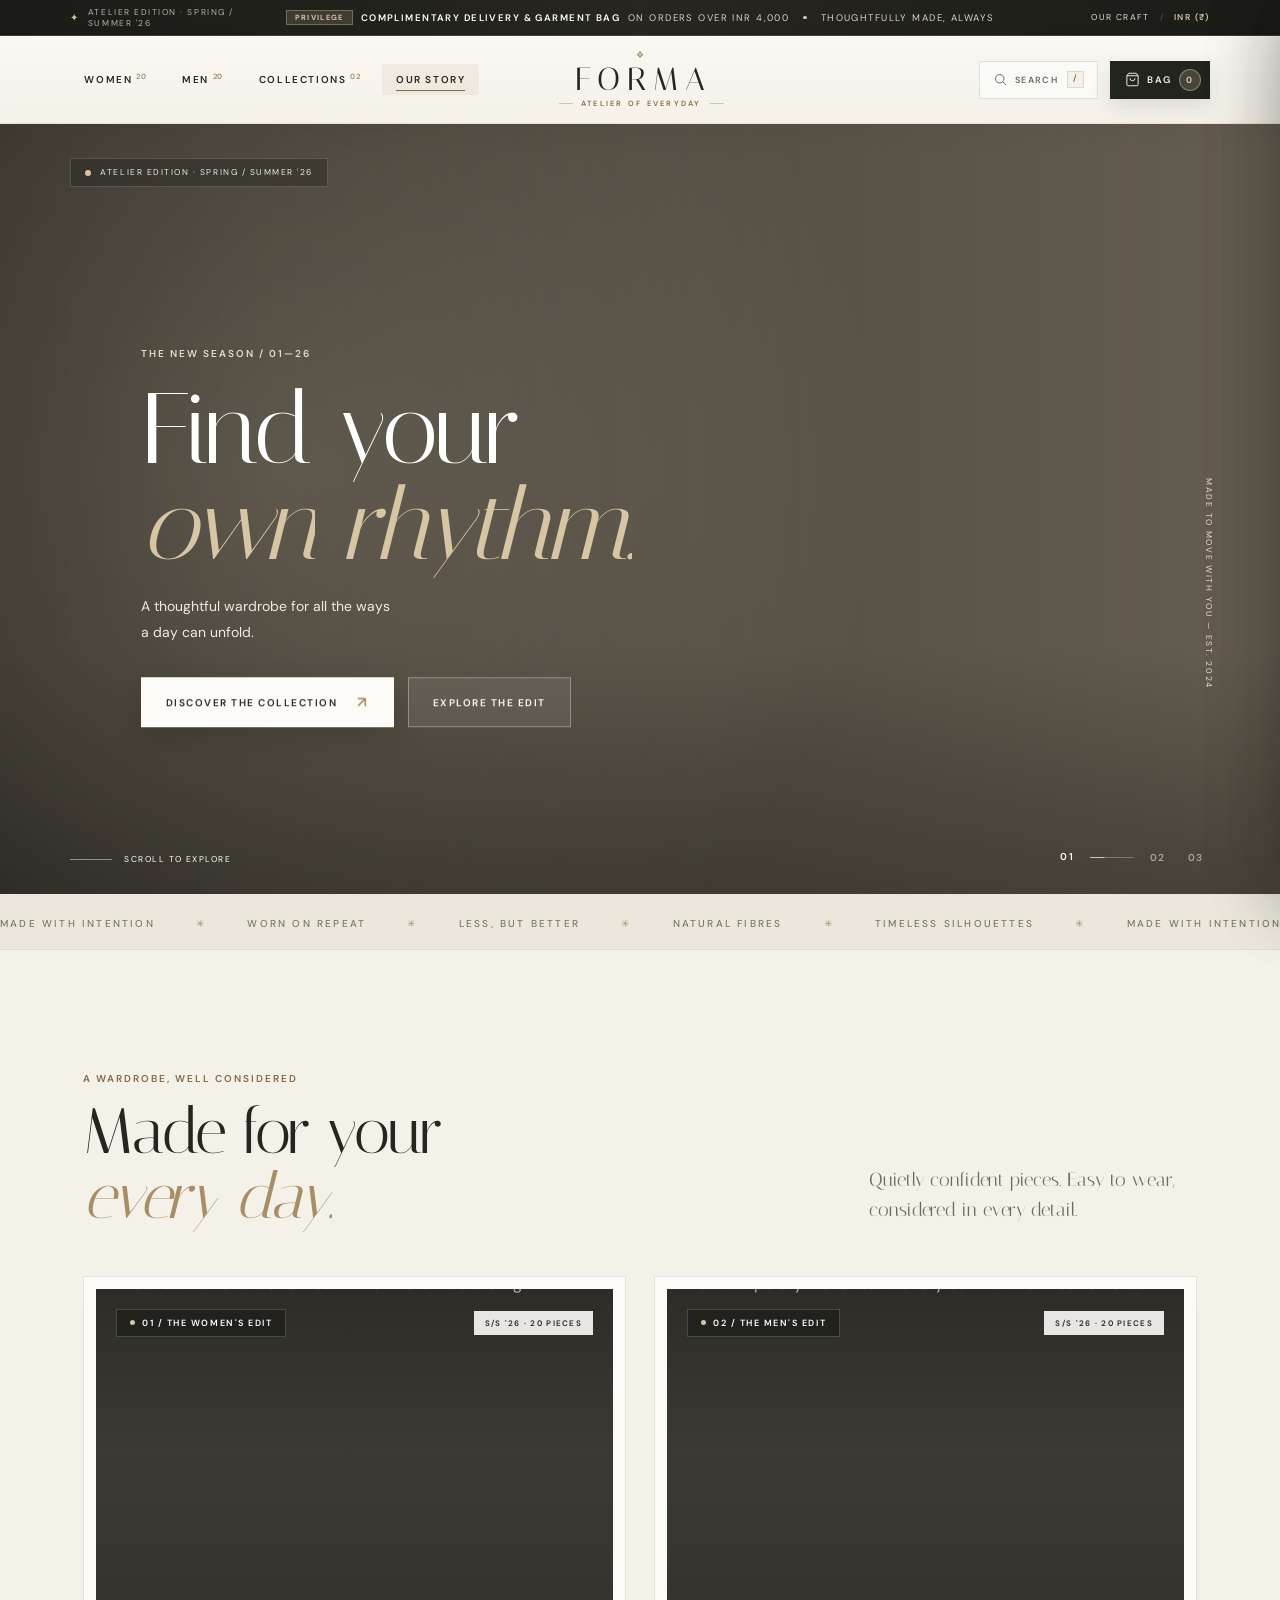
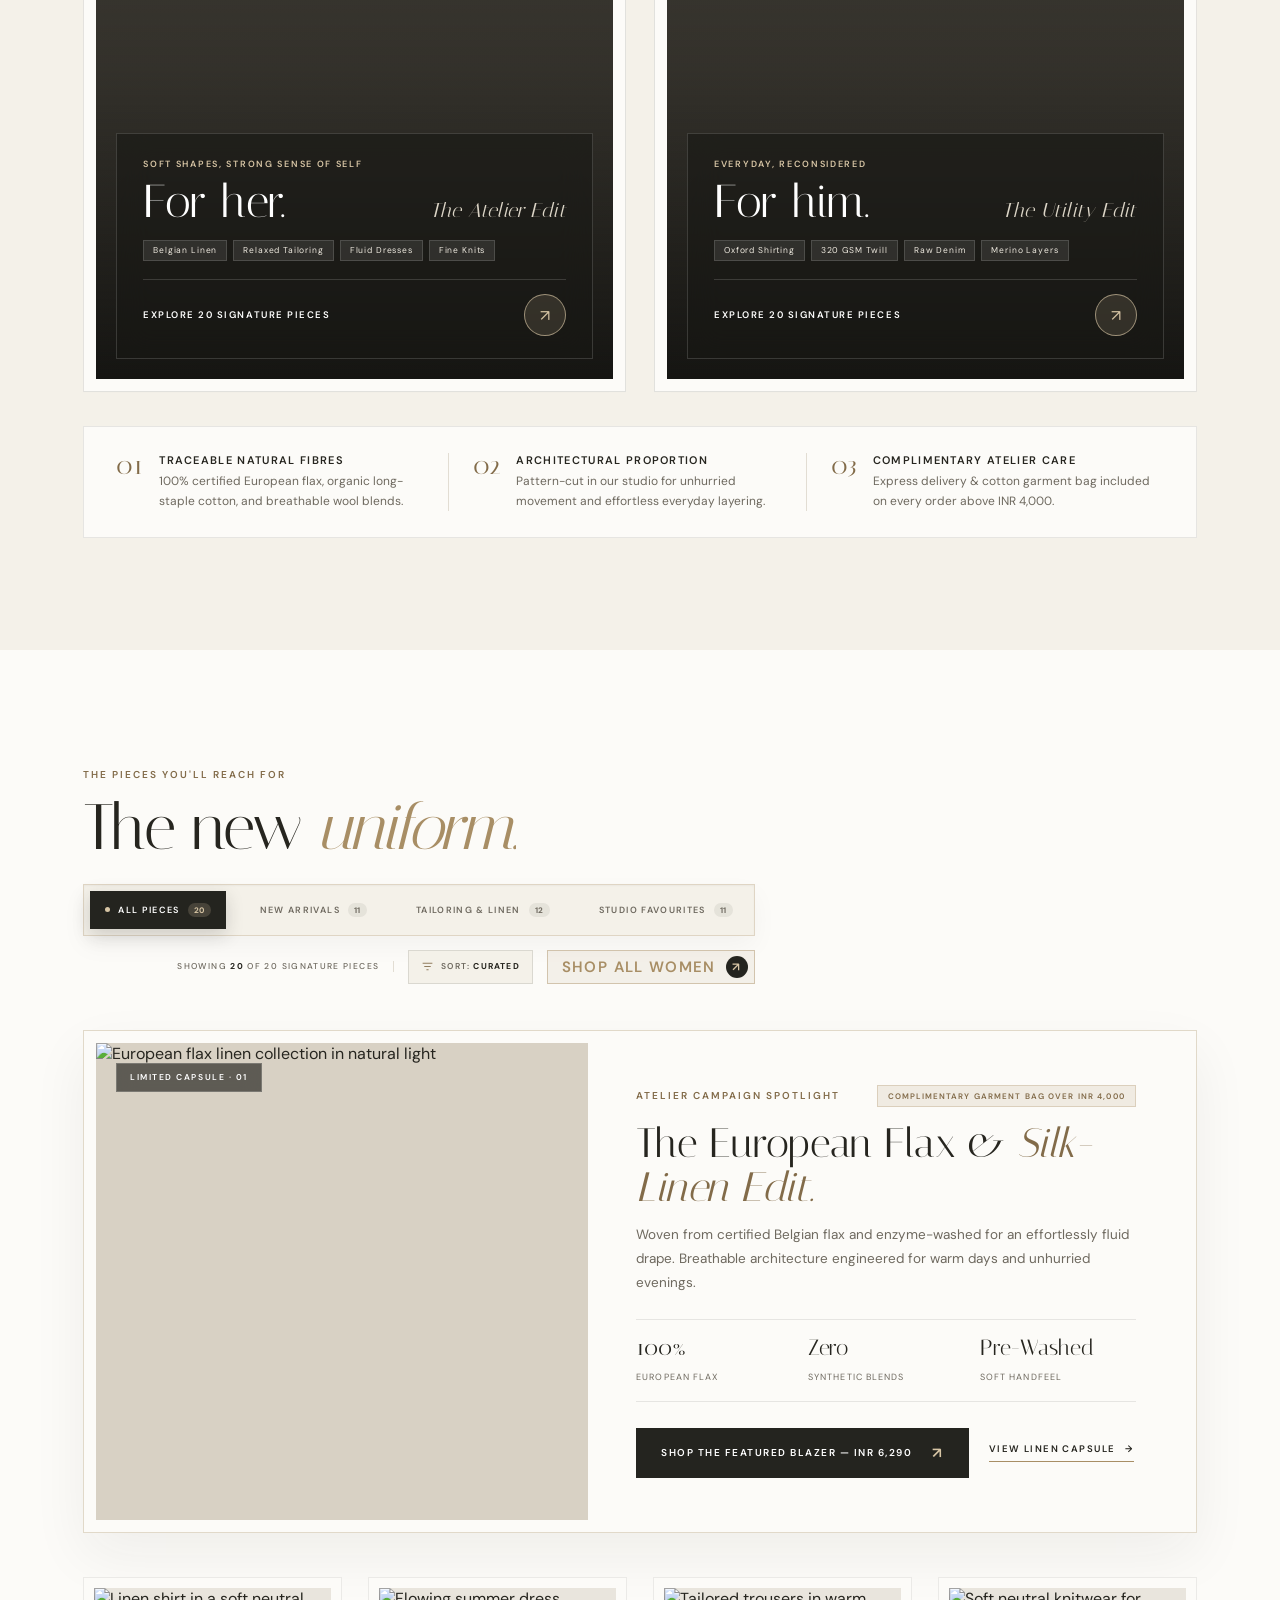
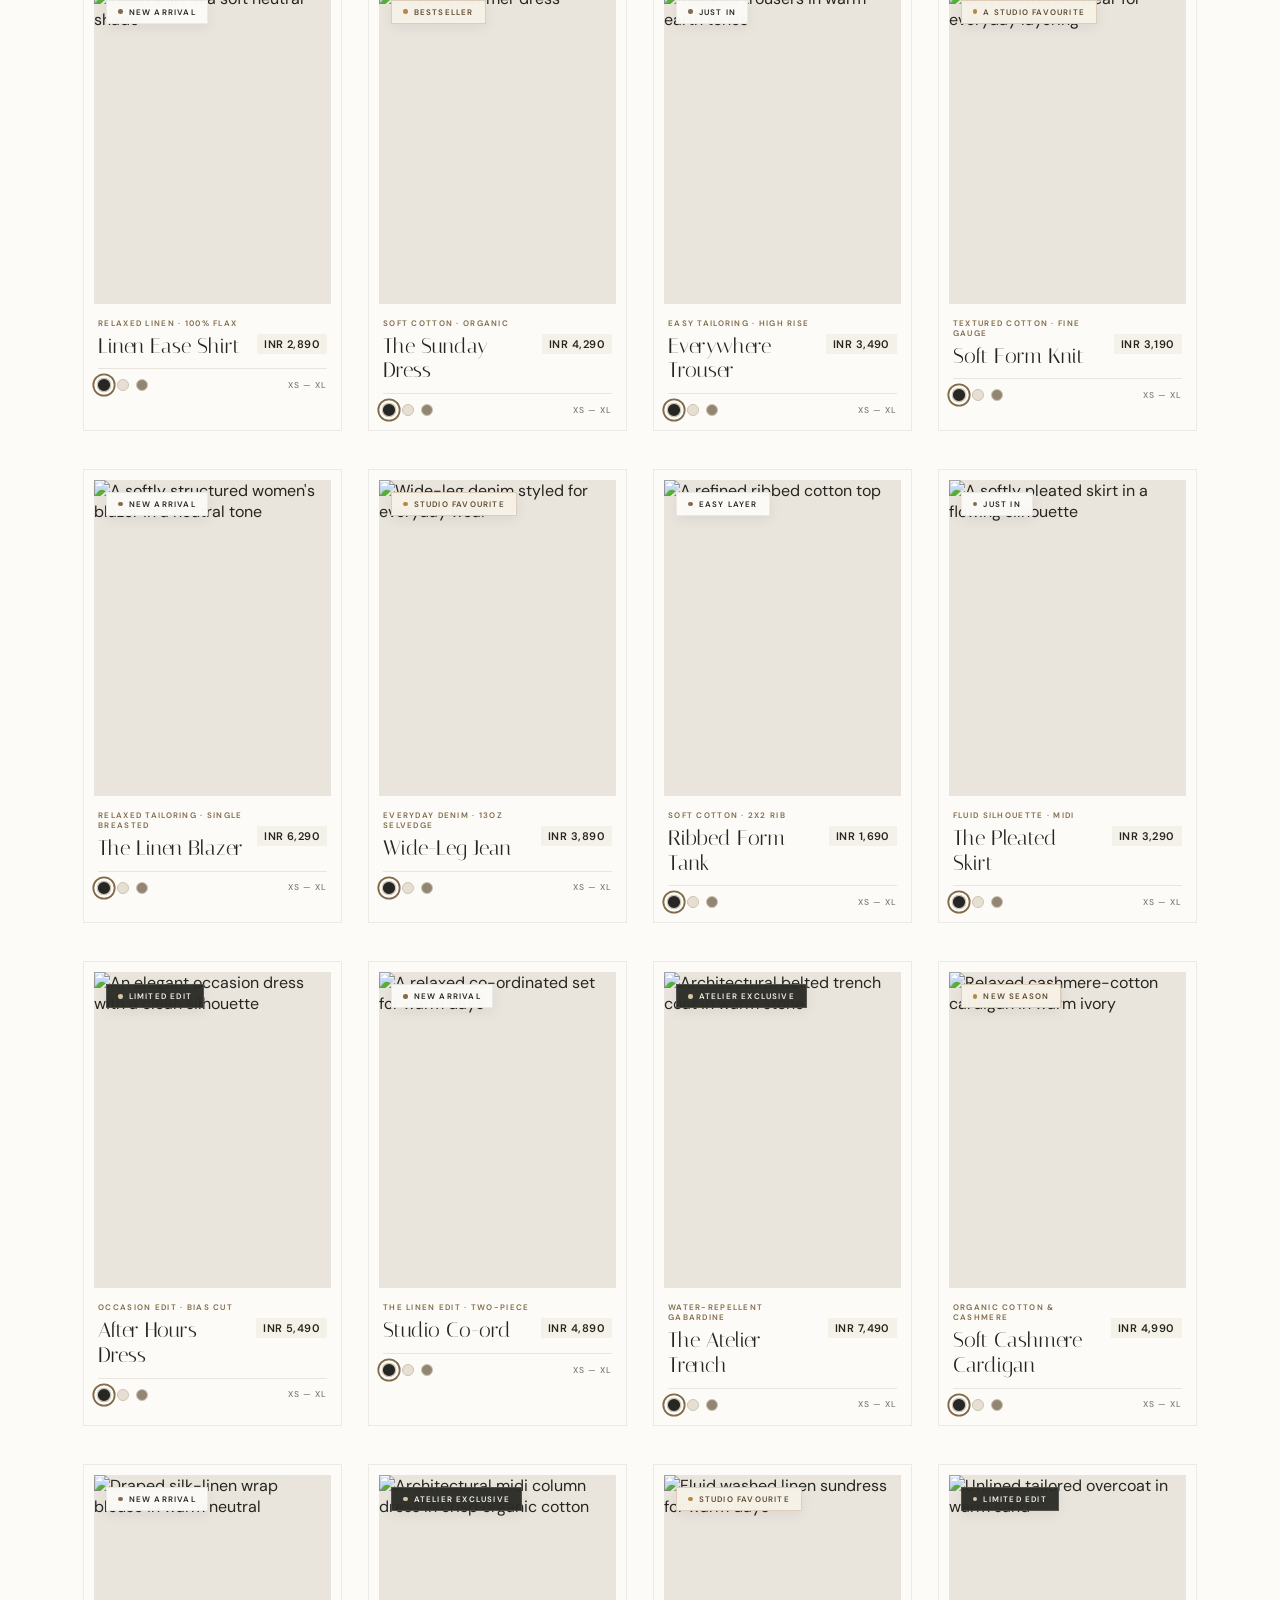
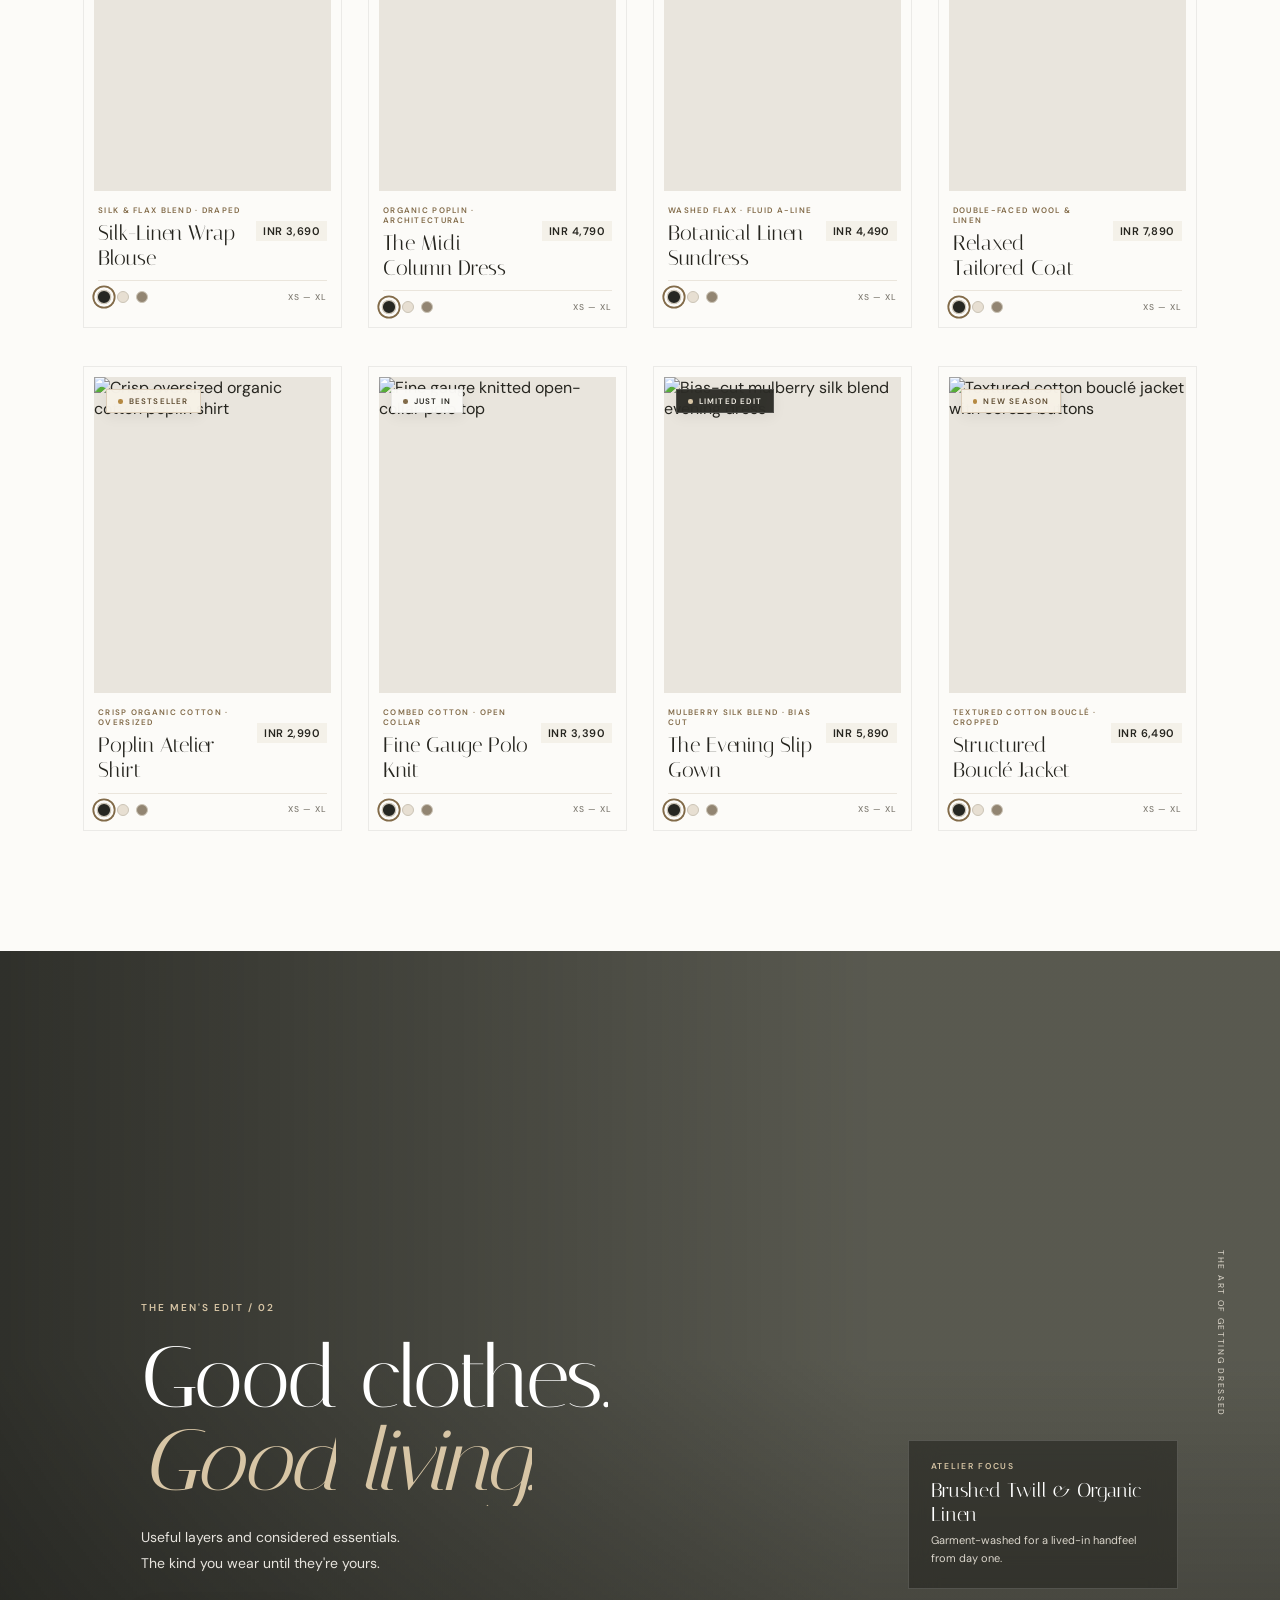
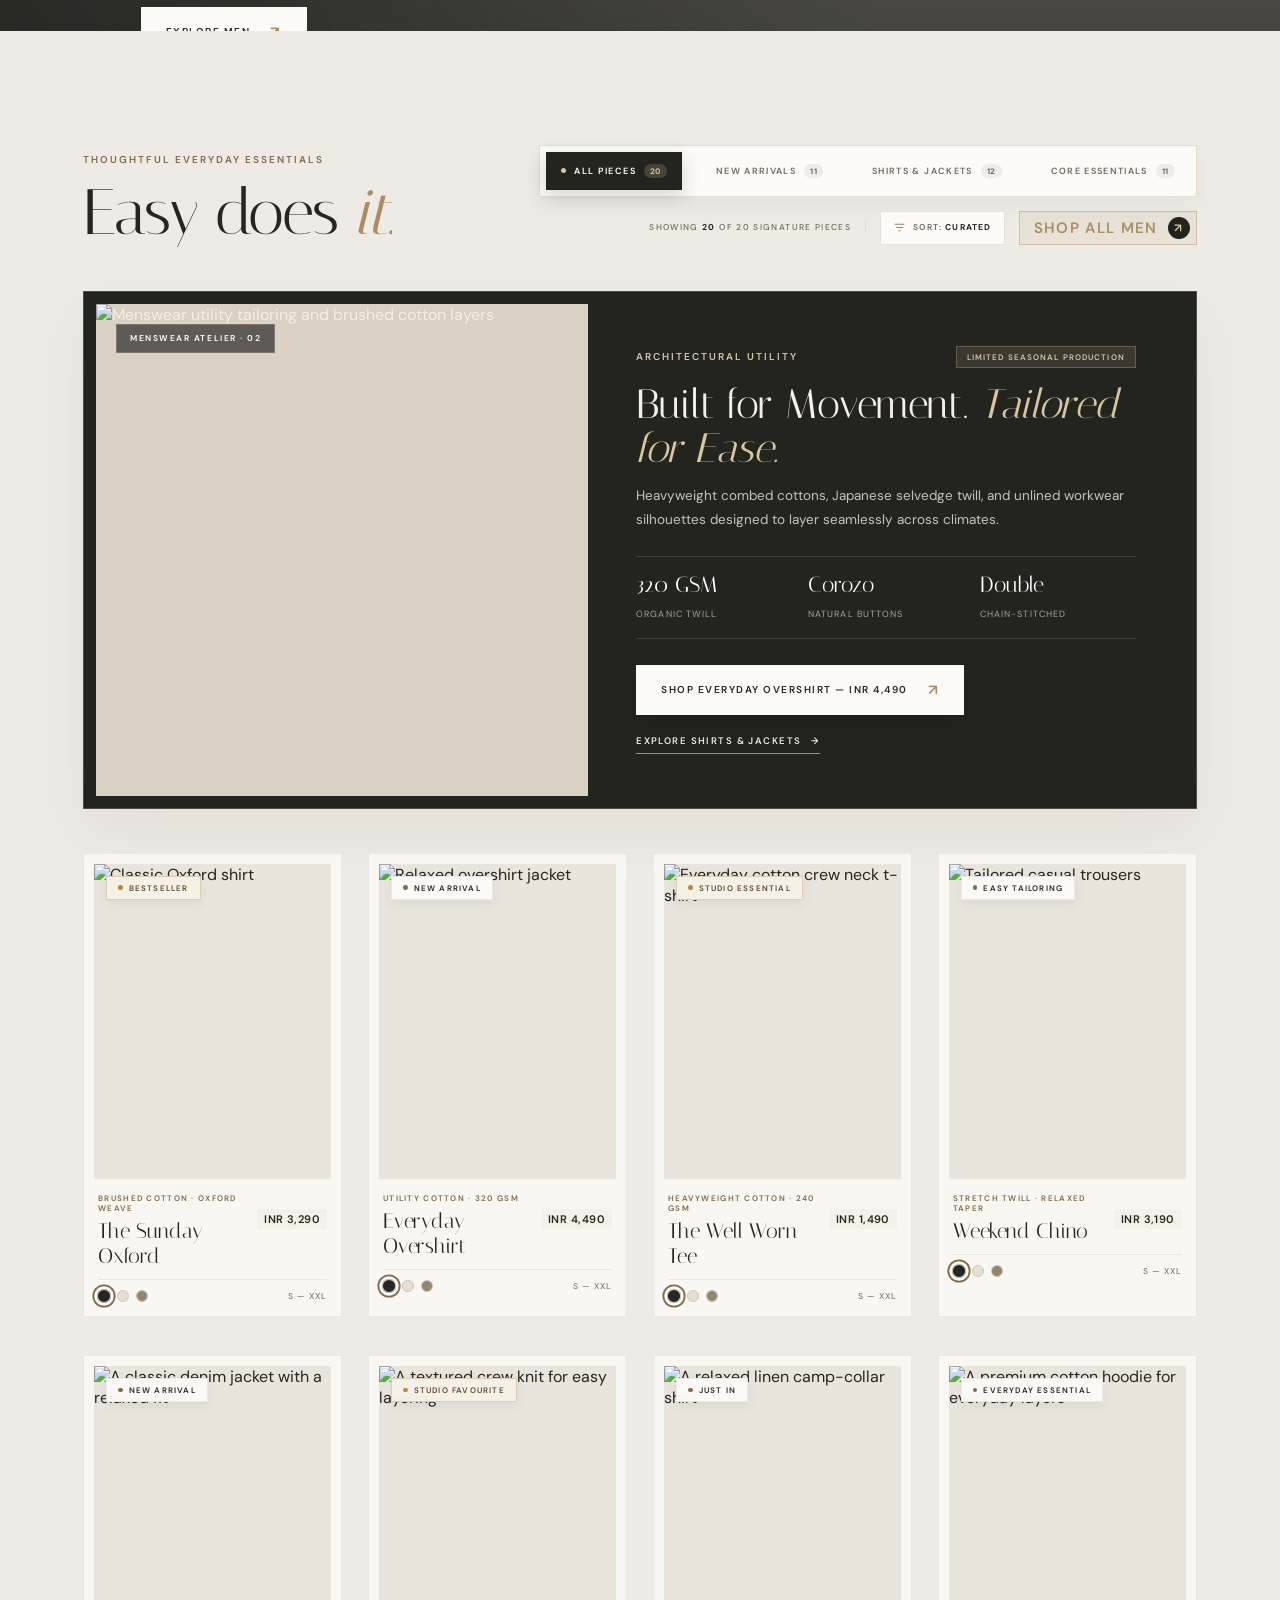
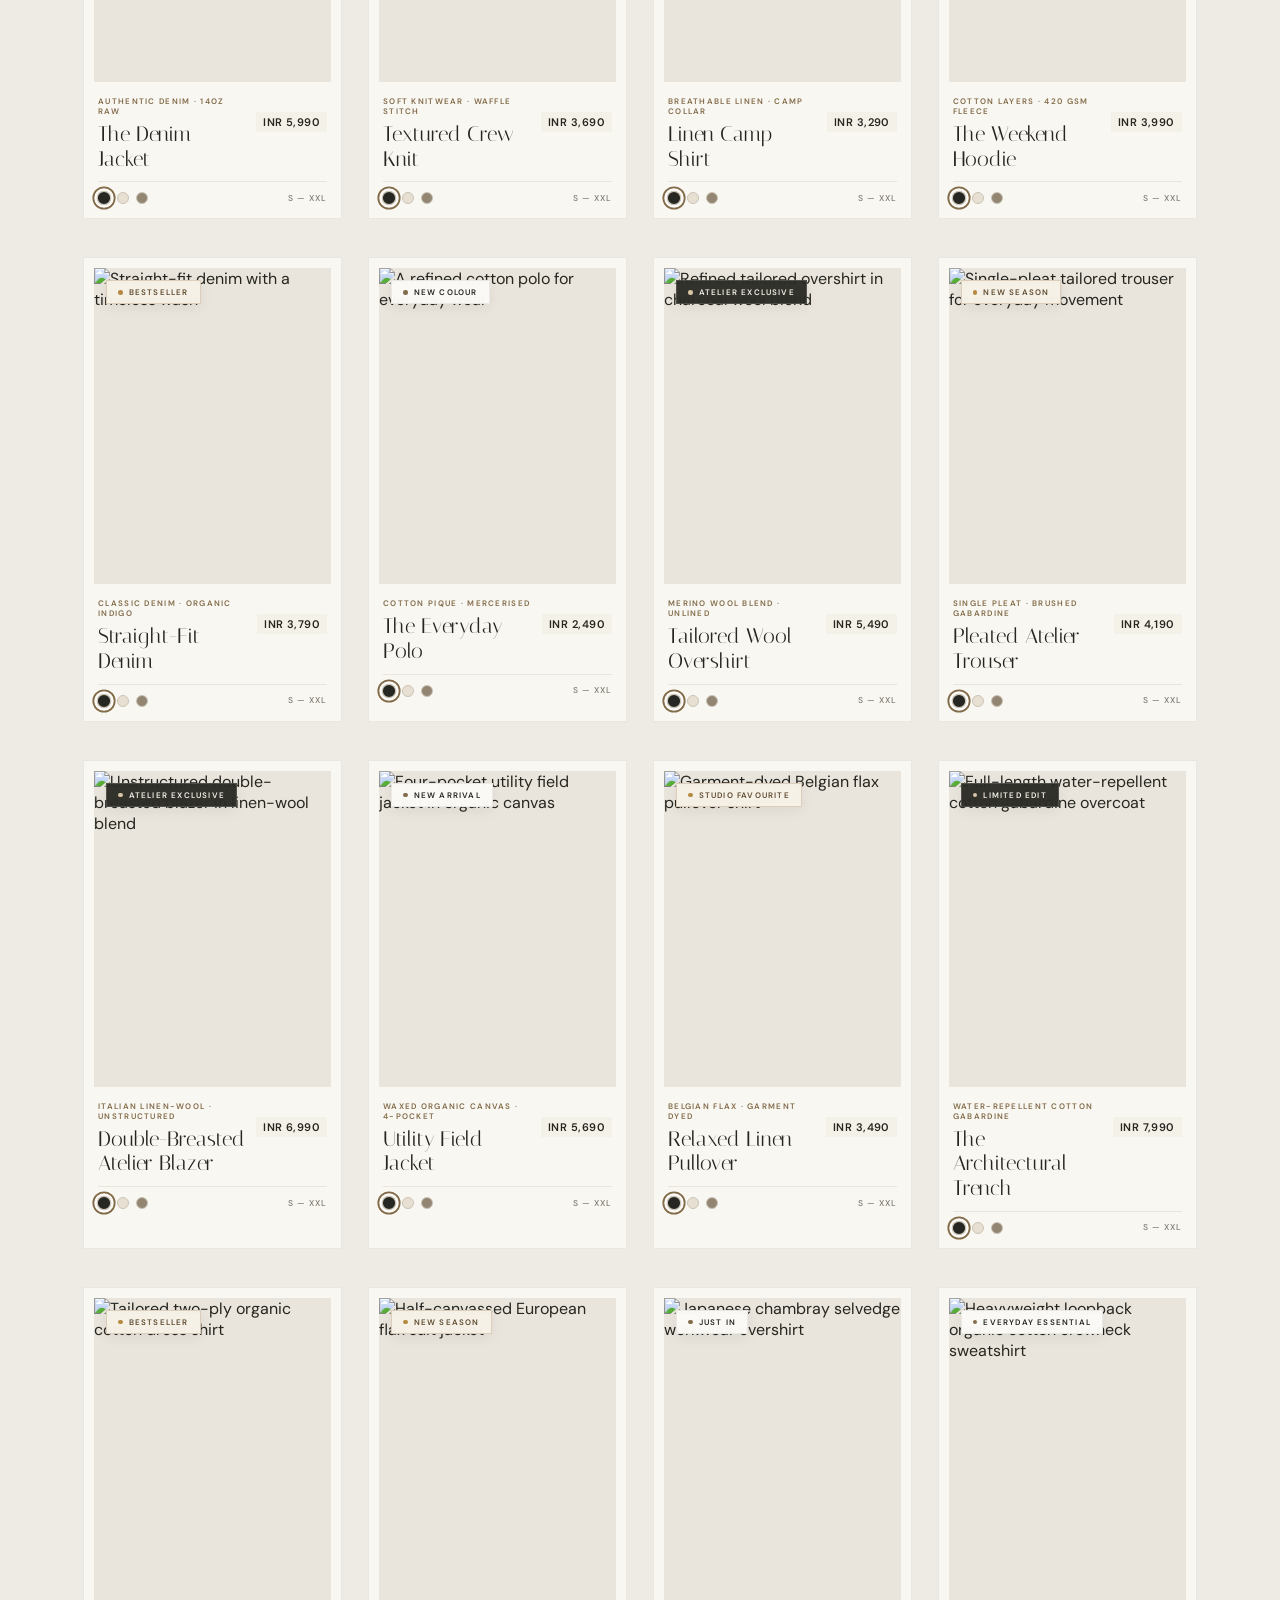
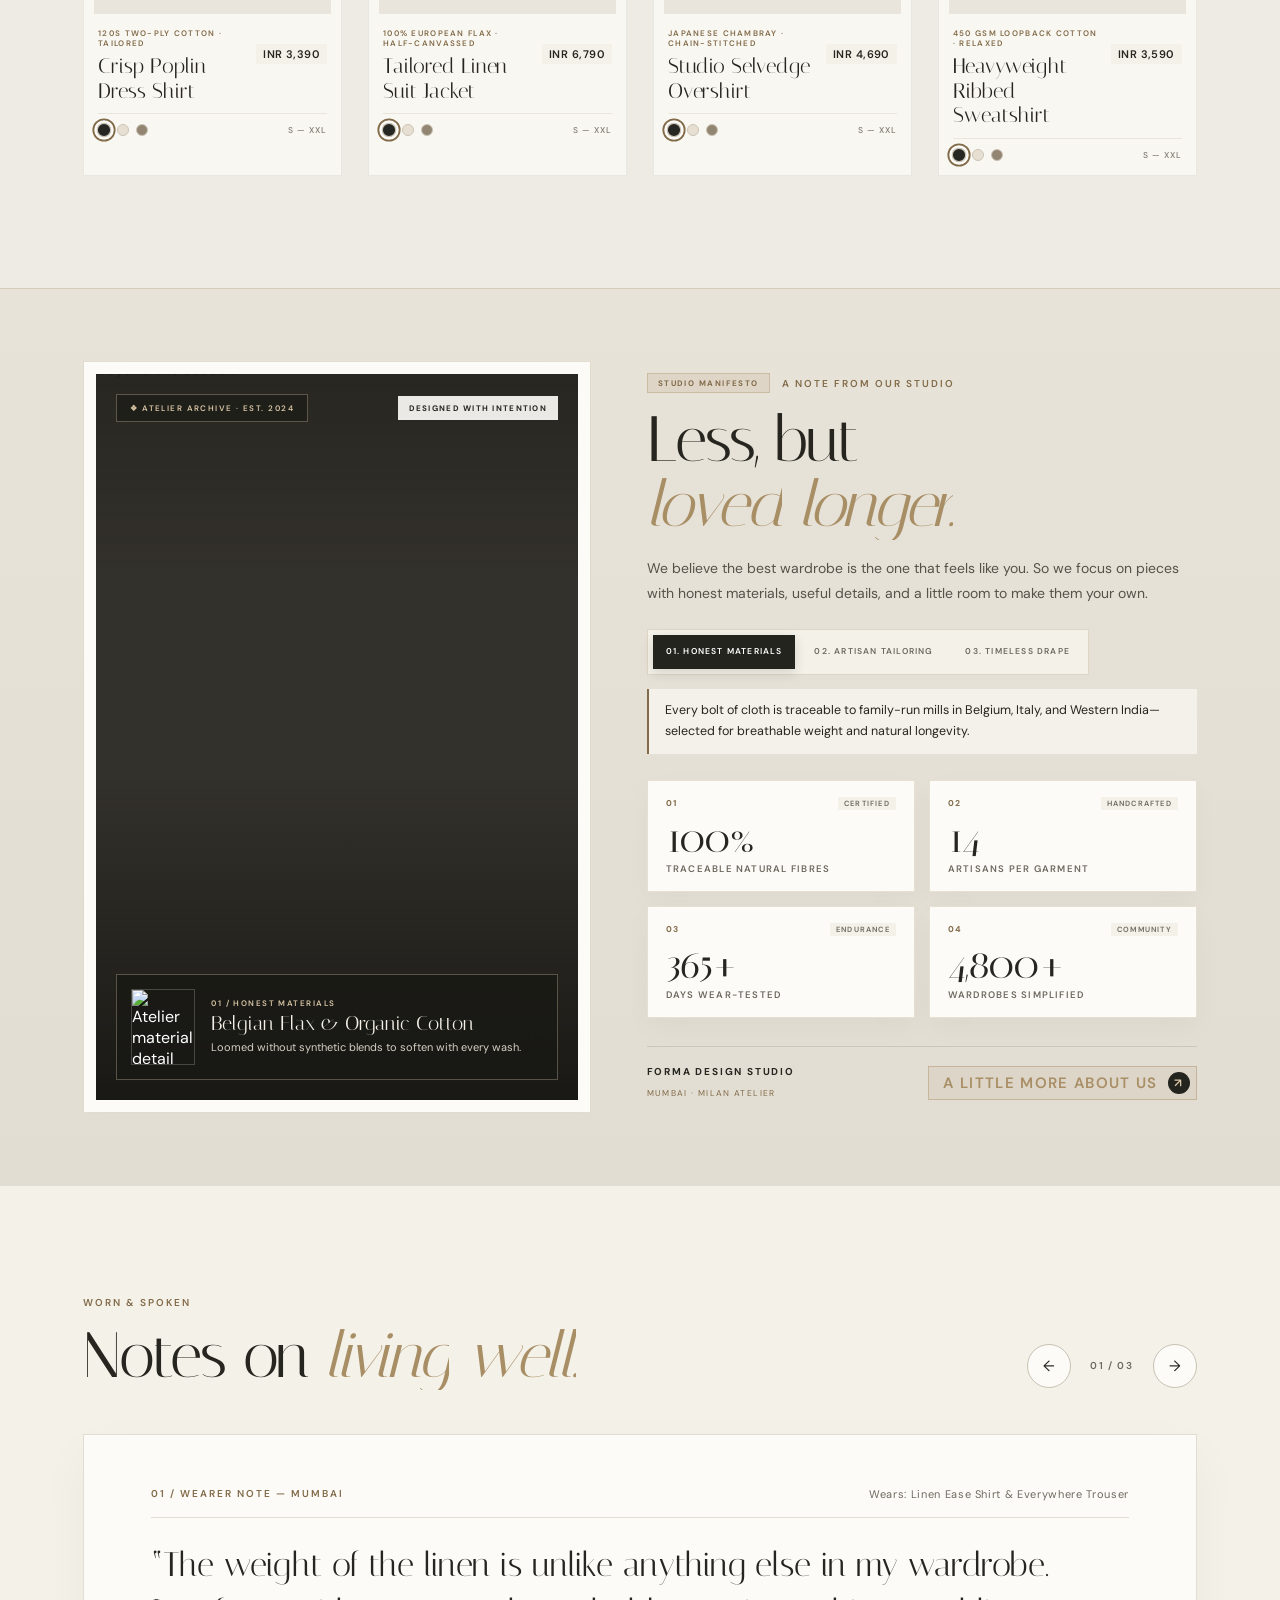
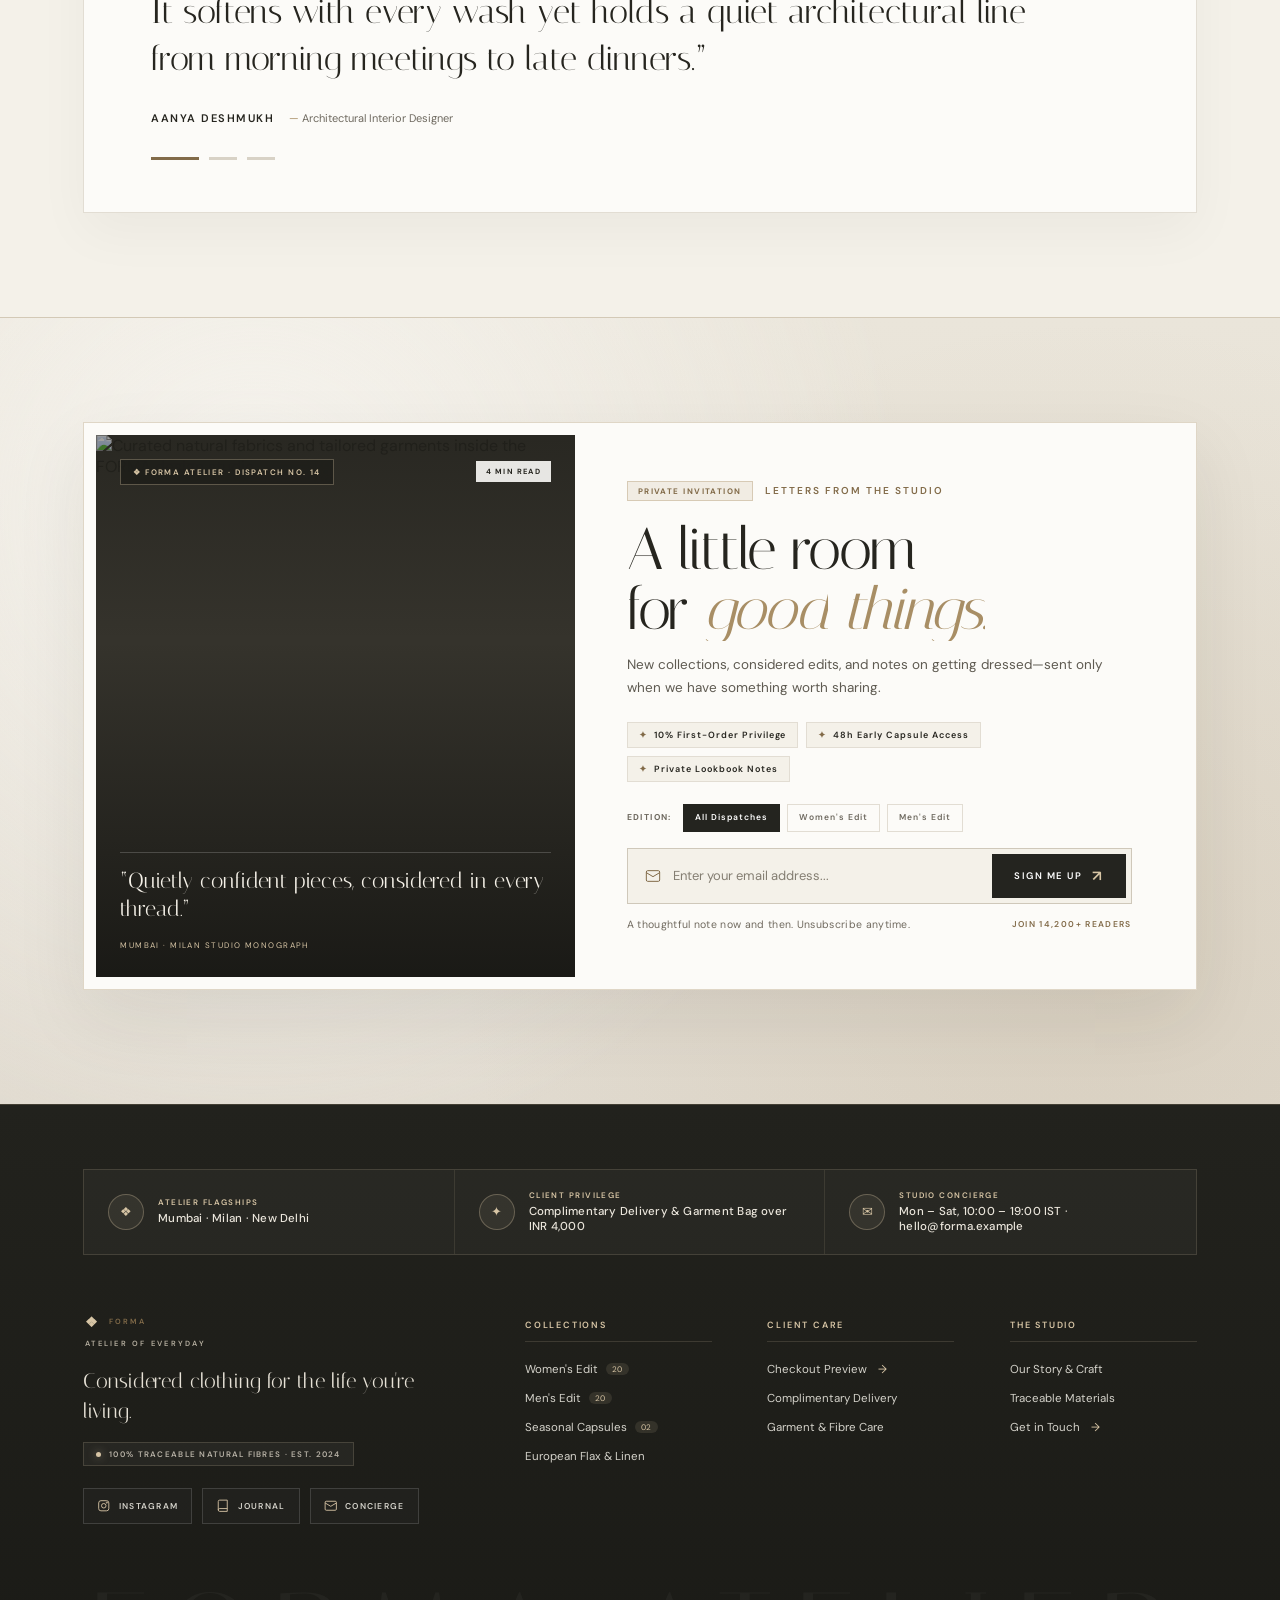
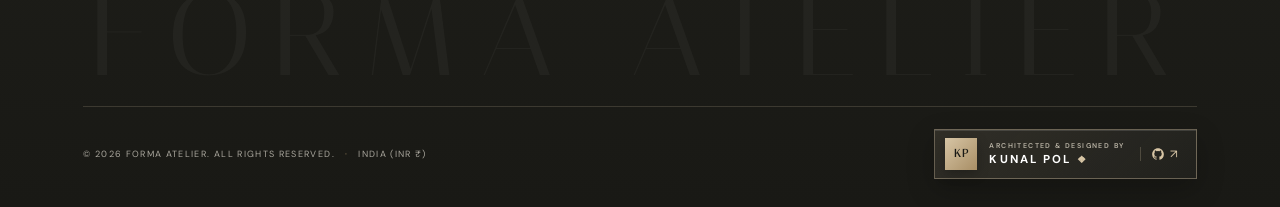
==== commit 27b2ca9a: "feat: add checkout page and supporting styles and scripts" ====
--- a/index.html
+++ b/index.html
@@ -2,100 +2,13 @@
 <html lang="en">
 <head>
   <meta charset="UTF-8" />
-  <meta name="viewport" content="width=device-width, initial-scale=1.0" />
-  <meta name="theme-color" content="#f5f2eb" />
-  <meta name="description" content="Discover considered clothing for men and women. Modern essentials, thoughtful layers, and pieces made to be worn on repeat." />
-  <title>FORMA — A considered wardrobe</title>
-  <link rel="preconnect" href="https://fonts.googleapis.com" />
-  <link rel="preconnect" href="https://fonts.gstatic.com" crossorigin />
-  <link href="https://fonts.googleapis.com/css2?family=DM+Sans:wght@400;500;600;700&family=Italiana&display=swap" rel="stylesheet" />
-  <link rel="preload" as="image" href="https://images.unsplash.com/photo-1529139574466-a303027c1d8b?auto=format&fit=crop&w=2400&q=90&crop=faces" />
-  <link rel="stylesheet" href="style.css" />
-  <script src="script.js" defer></script>
+  <meta http-equiv="refresh" content="0; url=html/index.html" />
+  <title>FORMA — Redirecting...</title>
+  <script>
+    window.location.replace('html/index.html' + window.location.search + window.location.hash);
+  </script>
 </head>
 <body>
-  <div class="announcement"><span>Complimentary delivery</span> on orders over INR 4,000 <i></i> Thoughtfully made, always</div>
-  <header class="site-header" id="top">
-    <button class="icon-button menu-toggle" aria-label="Open menu" aria-expanded="false" aria-controls="main-nav"><span></span><span></span></button>
-    <nav class="main-nav" id="main-nav" aria-label="Main navigation">
-      <a href="#women">WOMEN</a><a href="#men">MEN</a><a href="#collection">COLLECTIONS</a><a href="#story">OUR STORY</a>
-    </nav>
-    <a class="brand" href="#top" aria-label="Forma home">FORMA<span>ATELIER OF EVERYDAY</span></a>
-    <div class="header-actions"><button class="icon-button search-toggle" aria-label="Search collection"><svg viewBox="0 0 24 24"><circle cx="10.8" cy="10.8" r="6.8"/><path d="m16 16 5 5"/></svg></button><button class="icon-button bag-toggle" aria-label="Open shopping bag">BAG <span class="bag-count">0</span></button></div>
-  </header>
-  <main>
-    <section class="hero" aria-label="New season collection">
-      <img class="hero-image" src="https://images.unsplash.com/photo-1529139574466-a303027c1d8b?auto=format&fit=crop&w=2400&q=90&crop=faces" alt="Fashion editorial featuring a modern, relaxed silhouette" fetchpriority="high" />
-      <div class="hero-shade"></div>
-      <div class="hero-content">
-        <p class="eyebrow hero-eyebrow">THE NEW SEASON / 01—26</p>
-        <h1>Find your<br/><em>own rhythm.</em></h1>
-        <p class="hero-copy">A thoughtful wardrobe for all the ways<br class="desktop-only"/> a day can unfold.</p>
-        <a class="button button-light" href="#collection">DISCOVER THE COLLECTION <span>↗</span></a>
-      </div>
-      <p class="hero-side-note">MADE TO MOVE WITH YOU — EST. 2024</p>
-      <a class="hero-scroll" href="#collection"><span></span> SCROLL TO EXPLORE</a>
-      <div class="hero-counter">01 <span></span> 03</div>
-    </section>
-    <div class="brand-ribbon" aria-label="Made with intention, worn on repeat"><div class="ribbon-track"><span>MADE WITH INTENTION <i>✳</i> WORN ON REPEAT <i>✳</i> LESS, BUT BETTER <i>✳</i> MADE WITH INTENTION <i>✳</i> WORN ON REPEAT <i>✳</i> LESS, BUT BETTER <i>✳</i></span></div></div>
-
-    <section class="section category-section" id="collection">
-      <div class="section-head reveal"><div><p class="eyebrow">A WARDROBE, WELL CONSIDERED</p><h2>Made for your<br/><em>every day.</em></h2></div><p class="section-note">Quietly confident pieces. Easy to wear,<br/> considered in every detail.</p></div>
-      <div class="category-grid">
-        <a class="category-card women-card reveal" href="#women"><img src="https://images.unsplash.com/photo-1483985988355-763728e1935b?auto=format&fit=crop&w=1600&q=88&crop=faces" alt="A relaxed women's fashion look in an urban setting" loading="lazy"/><span class="category-index">01 / THE WOMEN'S EDIT</span><div class="category-copy"><p>SOFT SHAPES, STRONG SENSE OF SELF</p><h3>For her.</h3><span class="round-arrow">↗</span></div></a>
-        <a class="category-card men-card reveal" href="#men"><img src="https://images.unsplash.com/photo-1523398002811-999ca8dec234?auto=format&fit=crop&w=1600&q=88&crop=faces" alt="A contemporary menswear look styled for everyday wear" loading="lazy"/><span class="category-index">02 / THE MEN'S EDIT</span><div class="category-copy"><p>EVERYDAY, RECONSIDERED</p><h3>For him.</h3><span class="round-arrow">↗</span></div></a>
-      </div>
-    </section>
-
-    <section class="section products-section" id="women">
-      <div class="section-head reveal"><div><p class="eyebrow">THE PIECES YOU'LL REACH FOR</p><h2>The new <em>uniform.</em></h2></div><a href="#women" class="under-link">SHOP ALL WOMEN <span>↗</span></a></div>
-      <div class="product-grid">
-        <article class="product-card reveal" data-product="Linen Ease Shirt" data-price="2890"><div class="product-photo" role="group" aria-label="Linen Ease Shirt"><img src="https://images.unsplash.com/photo-1598554747436-c9293d6a588f?auto=format&fit=crop&w=900&q=85" alt="Linen shirt in a soft neutral shade" loading="lazy"/><span class="badge">NEW ARRIVAL</span><button class="quick-add" type="button">QUICK ADD <span>+</span></button></div><div class="product-meta"><div><p>RELAXED LINEN</p><h3>Linen Ease Shirt</h3></div><span>INR 2,890</span></div><div class="product-foot"><span class="swatches"><i></i><i></i><i></i></span><span>XS — XL</span></div></article>
-        <article class="product-card reveal" data-product="The Sunday Dress" data-price="4290"><div class="product-photo" role="group" aria-label="The Sunday Dress"><img src="https://images.unsplash.com/photo-1539008835657-9e8e9680c956?auto=format&fit=crop&w=900&q=85" alt="Flowing summer dress" loading="lazy"/><span class="badge">BESTSELLER</span><button class="quick-add" type="button">QUICK ADD <span>+</span></button></div><div class="product-meta"><div><p>SOFT COTTON</p><h3>The Sunday Dress</h3></div><span>INR 4,290</span></div><div class="product-foot"><span class="swatches"><i></i><i></i><i></i></span><span>XS — XL</span></div></article>
-        <article class="product-card reveal" data-product="Everywhere Trouser" data-price="3490"><div class="product-photo" role="group" aria-label="Everywhere Trouser"><img src="https://images.unsplash.com/photo-1594633312681-425c7b97ccd1?auto=format&fit=crop&w=900&q=85" alt="Tailored trousers in warm earth tones" loading="lazy"/><span class="badge">JUST IN</span><button class="quick-add" type="button">QUICK ADD <span>+</span></button></div><div class="product-meta"><div><p>EASY TAILORING</p><h3>Everywhere Trouser</h3></div><span>INR 3,490</span></div><div class="product-foot"><span class="swatches"><i></i><i></i><i></i></span><span>XS — XL</span></div></article>
-        <article class="product-card reveal" data-product="Soft Form Knit" data-price="3190"><div class="product-photo" role="group" aria-label="Soft Form Knit"><img src="https://images.unsplash.com/photo-1576566588028-4147f3842f27?auto=format&fit=crop&w=900&q=85" alt="Soft knitwear for everyday layering" loading="lazy"/><span class="badge">A STUDIO FAVOURITE</span><button class="quick-add" type="button">QUICK ADD <span>+</span></button></div><div class="product-meta"><div><p>TEXTURED COTTON</p><h3>Soft Form Knit</h3></div><span>INR 3,190</span></div><div class="product-foot"><span class="swatches"><i></i><i></i><i></i></span><span>XS — XL</span></div></article>
-      
-        <article class="product-card reveal" data-product="The Linen Blazer" data-price="6290"><div class="product-photo" role="group" aria-label="The Linen Blazer"><img src="https://images.unsplash.com/photo-1548624149-f0a5f87a21fa?auto=format&fit=crop&w=900&q=85" alt="A softly structured women's blazer in a neutral tone" loading="lazy"/><span class="badge">NEW ARRIVAL</span><button class="quick-add" type="button">QUICK ADD <span>+</span></button></div><div class="product-meta"><div><p>RELAXED TAILORING</p><h3>The Linen Blazer</h3></div><span>INR 6,290</span></div><div class="product-foot"><span class="swatches"><i></i><i></i><i></i></span><span>XS - XL</span></div></article>
-        <article class="product-card reveal" data-product="Wide-Leg Jean" data-price="3890"><div class="product-photo" role="group" aria-label="Wide-Leg Jean"><img src="https://images.unsplash.com/photo-1541099649105-f69ad21f3246?auto=format&fit=crop&w=900&q=85" alt="Wide-leg denim styled for everyday wear" loading="lazy"/><span class="badge">STUDIO FAVOURITE</span><button class="quick-add" type="button">QUICK ADD <span>+</span></button></div><div class="product-meta"><div><p>EVERYDAY DENIM</p><h3>Wide-Leg Jean</h3></div><span>INR 3,890</span></div><div class="product-foot"><span class="swatches"><i></i><i></i><i></i></span><span>XS - XL</span></div></article>
-        <article class="product-card reveal" data-product="Ribbed Form Tank" data-price="1690"><div class="product-photo" role="group" aria-label="Ribbed Form Tank"><img src="https://images.unsplash.com/photo-1551163943-3f6a855d1153?auto=format&fit=crop&w=900&q=85" alt="A refined ribbed cotton top" loading="lazy"/><span class="badge">EASY LAYER</span><button class="quick-add" type="button">QUICK ADD <span>+</span></button></div><div class="product-meta"><div><p>SOFT COTTON</p><h3>Ribbed Form Tank</h3></div><span>INR 1,690</span></div><div class="product-foot"><span class="swatches"><i></i><i></i><i></i></span><span>XS - XL</span></div></article>
-        <article class="product-card reveal" data-product="The Pleated Skirt" data-price="3290"><div class="product-photo" role="group" aria-label="The Pleated Skirt"><img src="https://images.unsplash.com/photo-1583496661160-fb5886a0aaaa?auto=format&fit=crop&w=900&q=85" alt="A softly pleated skirt in a flowing silhouette" loading="lazy"/><span class="badge">JUST IN</span><button class="quick-add" type="button">QUICK ADD <span>+</span></button></div><div class="product-meta"><div><p>FLUID SILHOUETTE</p><h3>The Pleated Skirt</h3></div><span>INR 3,290</span></div><div class="product-foot"><span class="swatches"><i></i><i></i><i></i></span><span>XS - XL</span></div></article>
-        <article class="product-card reveal" data-product="After Hours Dress" data-price="5490"><div class="product-photo" role="group" aria-label="After Hours Dress"><img src="https://images.unsplash.com/photo-1566174053879-31528523f8ae?auto=format&fit=crop&w=900&q=85" alt="An elegant occasion dress with a clean silhouette" loading="lazy"/><span class="badge">LIMITED EDIT</span><button class="quick-add" type="button">QUICK ADD <span>+</span></button></div><div class="product-meta"><div><p>OCCASION EDIT</p><h3>After Hours Dress</h3></div><span>INR 5,490</span></div><div class="product-foot"><span class="swatches"><i></i><i></i><i></i></span><span>XS - XL</span></div></article>
-        <article class="product-card reveal" data-product="Studio Co-ord" data-price="4890"><div class="product-photo" role="group" aria-label="Studio Co-ord"><img src="https://images.unsplash.com/photo-1503341504253-dff4815485f1?auto=format&fit=crop&w=900&q=85" alt="A relaxed co-ordinated set for warm days" loading="lazy"/><span class="badge">NEW ARRIVAL</span><button class="quick-add" type="button">QUICK ADD <span>+</span></button></div><div class="product-meta"><div><p>THE LINEN EDIT</p><h3>Studio Co-ord</h3></div><span>INR 4,890</span></div><div class="product-foot"><span class="swatches"><i></i><i></i><i></i></span><span>XS - XL</span></div></article>
-      </div>
-    </section>
-
-    <section class="campaign" id="men"><img src="https://images.unsplash.com/photo-1591047139829-d91aecb6caea?auto=format&fit=crop&w=2000&q=85" alt="A modern, versatile menswear look" loading="lazy"/><div class="campaign-shade"></div><div class="campaign-content reveal"><p class="eyebrow">THE MEN'S EDIT / 02</p><h2>Good clothes.<br/><em>Good living.</em></h2><p>Useful layers and considered essentials.<br/>The kind you wear until they're yours.</p><a class="button button-light" href="#men-products">EXPLORE MEN <span>↗</span></a></div><span class="campaign-label">THE ART OF GETTING DRESSED</span></section>
-
-    <section class="section men-products" id="men-products"><div class="section-head reveal"><div><p class="eyebrow">THOUGHTFUL EVERYDAY ESSENTIALS</p><h2>Easy does <em>it.</em></h2></div><a href="#men-products" class="under-link">SHOP ALL MEN <span>↗</span></a></div><div class="product-grid">
-      <article class="product-card reveal" data-product="The Sunday Oxford" data-price="3290"><div class="product-photo" role="group" aria-label="The Sunday Oxford"><img src="https://images.unsplash.com/photo-1596755094514-f87e34085b2c?auto=format&fit=crop&w=900&q=85" alt="Classic Oxford shirt" loading="lazy"/><span class="badge">BESTSELLER</span><button class="quick-add" type="button">QUICK ADD <span>+</span></button></div><div class="product-meta"><div><p>BRUSHED COTTON</p><h3>The Sunday Oxford</h3></div><span>INR 3,290</span></div><div class="product-foot"><span class="swatches"><i></i><i></i><i></i></span><span>S — XXL</span></div></article>
-      <article class="product-card reveal" data-product="Everyday Overshirt" data-price="4490"><div class="product-photo" role="group" aria-label="Everyday Overshirt"><img src="https://images.unsplash.com/photo-1551028719-00167b16eac5?auto=format&fit=crop&w=900&q=85" alt="Relaxed overshirt jacket" loading="lazy"/><span class="badge">NEW ARRIVAL</span><button class="quick-add" type="button">QUICK ADD <span>+</span></button></div><div class="product-meta"><div><p>UTILITY COTTON</p><h3>Everyday Overshirt</h3></div><span>INR 4,490</span></div><div class="product-foot"><span class="swatches"><i></i><i></i><i></i></span><span>S — XXL</span></div></article>
-      <article class="product-card reveal" data-product="The Well Worn Tee" data-price="1490"><div class="product-photo" role="group" aria-label="The Well Worn Tee"><img src="https://images.unsplash.com/photo-1521572163474-6864f9cf17ab?auto=format&fit=crop&w=900&q=85" alt="Everyday cotton crew neck t-shirt" loading="lazy"/><span class="badge">STUDIO ESSENTIAL</span><button class="quick-add" type="button">QUICK ADD <span>+</span></button></div><div class="product-meta"><div><p>HEAVYWEIGHT COTTON</p><h3>The Well Worn Tee</h3></div><span>INR 1,490</span></div><div class="product-foot"><span class="swatches"><i></i><i></i><i></i></span><span>S — XXL</span></div></article>
-      <article class="product-card reveal" data-product="Weekend Chino" data-price="3190"><div class="product-photo" role="group" aria-label="Weekend Chino"><img src="https://images.unsplash.com/photo-1624378439575-d8705ad7ae80?auto=format&fit=crop&w=900&q=85" alt="Tailored casual trousers" loading="lazy"/><span class="badge">EASY TAILORING</span><button class="quick-add" type="button">QUICK ADD <span>+</span></button></div><div class="product-meta"><div><p>STRETCH TWILL</p><h3>Weekend Chino</h3></div><span>INR 3,190</span></div><div class="product-foot"><span class="swatches"><i></i><i></i><i></i></span><span>S — XXL</span></div></article>
-    
-        <article class="product-card reveal" data-product="The Denim Jacket" data-price="5990"><div class="product-photo" role="group" aria-label="The Denim Jacket"><img src="https://images.unsplash.com/photo-1516257984-b1b4d707412e?auto=format&fit=crop&w=900&q=85" alt="A classic denim jacket with a relaxed fit" loading="lazy"/><span class="badge">NEW ARRIVAL</span><button class="quick-add" type="button">QUICK ADD <span>+</span></button></div><div class="product-meta"><div><p>AUTHENTIC DENIM</p><h3>The Denim Jacket</h3></div><span>INR 5,990</span></div><div class="product-foot"><span class="swatches"><i></i><i></i><i></i></span><span>S - XXL</span></div></article>
-        <article class="product-card reveal" data-product="Textured Crew Knit" data-price="3690"><div class="product-photo" role="group" aria-label="Textured Crew Knit"><img src="https://images.unsplash.com/photo-1578681994506-b8f463449011?auto=format&fit=crop&w=900&q=85" alt="A textured crew knit for easy layering" loading="lazy"/><span class="badge">STUDIO FAVOURITE</span><button class="quick-add" type="button">QUICK ADD <span>+</span></button></div><div class="product-meta"><div><p>SOFT KNITWEAR</p><h3>Textured Crew Knit</h3></div><span>INR 3,690</span></div><div class="product-foot"><span class="swatches"><i></i><i></i><i></i></span><span>S - XXL</span></div></article>
-        <article class="product-card reveal" data-product="Linen Camp Shirt" data-price="3290"><div class="product-photo" role="group" aria-label="Linen Camp Shirt"><img src="https://images.unsplash.com/photo-1598033129183-c4f50c736f10?auto=format&fit=crop&w=900&q=85" alt="A relaxed linen camp-collar shirt" loading="lazy"/><span class="badge">JUST IN</span><button class="quick-add" type="button">QUICK ADD <span>+</span></button></div><div class="product-meta"><div><p>BREATHABLE LINEN</p><h3>Linen Camp Shirt</h3></div><span>INR 3,290</span></div><div class="product-foot"><span class="swatches"><i></i><i></i><i></i></span><span>S - XXL</span></div></article>
-        <article class="product-card reveal" data-product="The Weekend Hoodie" data-price="3990"><div class="product-photo" role="group" aria-label="The Weekend Hoodie"><img src="https://images.unsplash.com/photo-1556821840-3a63f95609a7?auto=format&fit=crop&w=900&q=85" alt="A premium cotton hoodie for everyday layers" loading="lazy"/><span class="badge">EVERYDAY ESSENTIAL</span><button class="quick-add" type="button">QUICK ADD <span>+</span></button></div><div class="product-meta"><div><p>COTTON LAYERS</p><h3>The Weekend Hoodie</h3></div><span>INR 3,990</span></div><div class="product-foot"><span class="swatches"><i></i><i></i><i></i></span><span>S - XXL</span></div></article>
-        <article class="product-card reveal" data-product="Straight-Fit Denim" data-price="3790"><div class="product-photo" role="group" aria-label="Straight-Fit Denim"><img src="https://images.unsplash.com/photo-1542272604-787c3835535d?auto=format&fit=crop&w=900&q=85" alt="Straight-fit denim with a timeless wash" loading="lazy"/><span class="badge">BESTSELLER</span><button class="quick-add" type="button">QUICK ADD <span>+</span></button></div><div class="product-meta"><div><p>CLASSIC DENIM</p><h3>Straight-Fit Denim</h3></div><span>INR 3,790</span></div><div class="product-foot"><span class="swatches"><i></i><i></i><i></i></span><span>S - XXL</span></div></article>
-        <article class="product-card reveal" data-product="The Everyday Polo" data-price="2490"><div class="product-photo" role="group" aria-label="The Everyday Polo"><img src="https://images.unsplash.com/photo-1586790170083-2f9ceadc732d?auto=format&fit=crop&w=900&q=85" alt="A refined cotton polo for everyday wear" loading="lazy"/><span class="badge">NEW COLOUR</span><button class="quick-add" type="button">QUICK ADD <span>+</span></button></div><div class="product-meta"><div><p>COTTON PIQUE</p><h3>The Everyday Polo</h3></div><span>INR 2,490</span></div><div class="product-foot"><span class="swatches"><i></i><i></i><i></i></span><span>S - XXL</span></div></article>
-      </div></section>
-
-    <section class="story" id="story"><div class="story-image reveal"><img src="https://images.unsplash.com/photo-1525507119028-ed4c629a60a3?auto=format&fit=crop&w=1200&q=85" alt="Clothing made to last beyond the season" loading="lazy"/><span>DESIGNED WITH INTENTION</span></div><div class="story-copy reveal"><p class="eyebrow">A NOTE FROM OUR STUDIO</p><h2>Less, but<br/><em>loved longer.</em></h2><p>We believe the best wardrobe is the one that feels like you. So we focus on pieces with honest materials, useful details, and a little room to make them your own.</p><a href="#collection" class="under-link">A LITTLE MORE ABOUT US <span>↗</span></a></div></section>
-
-    <section class="newsletter"><div class="reveal"><p class="eyebrow">LETTERS FROM THE STUDIO</p><h2>A little room<br/>for <em>good things.</em></h2><p>New collections, considered edits, and notes on getting dressed.</p><form class="newsletter-form"><label class="sr-only" for="email">Email address</label><input id="email" type="email" placeholder="Your email address" required/><button type="submit" aria-label="Subscribe to newsletter">SIGN ME UP <span>↗</span></button></form><small class="form-message">A thoughtful note now and then. Unsubscribe anytime.</small></div></section>
-  </main>
-  <footer class="site-footer">
-    <div class="footer-main">
-      <div class="footer-identity"><a class="brand footer-brand" href="#top">FORMA<span>ATELIER OF EVERYDAY</span></a><p class="footer-tagline">Considered clothing for the life you're living.</p><span class="footer-note">Thoughtful pieces. Everyday ease.</span></div>
-      <nav class="footer-column" aria-label="Shop collections"><h2>EXPLORE</h2><a href="#women">Women's collection</a><a href="#men">Men's collection</a><a href="#collection">All collections</a></nav>
-      <div class="footer-column"><h2>THE STUDIO</h2><a href="#story">Our story</a><a href="mailto:hello@forma.example">Get in touch <span aria-hidden="true">&rarr;</span></a></div>
-    </div>
-    <div class="footer-bottom"><span>&copy; 2026 FORMA. ALL RIGHTS RESERVED.</span><span>DESIGNED BY <b>KUNAL POL</b></span></div>
-  </footer>
-
-  <div class="overlay" hidden></div>
-  <aside class="search-panel" aria-label="Search products" aria-hidden="true" inert><button class="panel-close" aria-label="Close search">×</button><p class="eyebrow">FIND YOUR NEXT FAVOURITE</p><label><span class="sr-only">Search products</span><input class="search-input" type="search" placeholder="Try linen, shirt, dress..."/><span>↗</span></label><div class="search-results" aria-live="polite"></div></aside>
-  <aside class="bag-panel" aria-label="Shopping bag" aria-hidden="true" inert><button class="panel-close" aria-label="Close bag">×</button><p class="eyebrow">YOUR SELECTION</p><h2>Your bag <span class="bag-count">0</span></h2><div class="bag-items"></div><div class="bag-total"><span>SUBTOTAL</span><strong>INR 0</strong></div><p class="bag-note">Shipping and taxes calculated at checkout.</p><button class="checkout-button" type="button">CONTINUE TO CHECKOUT <span>↗</span></button><p class="checkout-note">Checkout is a preview in this storefront.</p></aside>
-  <div class="toast" role="status" aria-live="polite"></div>
+  <p>Redirecting to <a href="html/index.html">FORMA Storefront</a>...</p>
 </body>
 </html>
